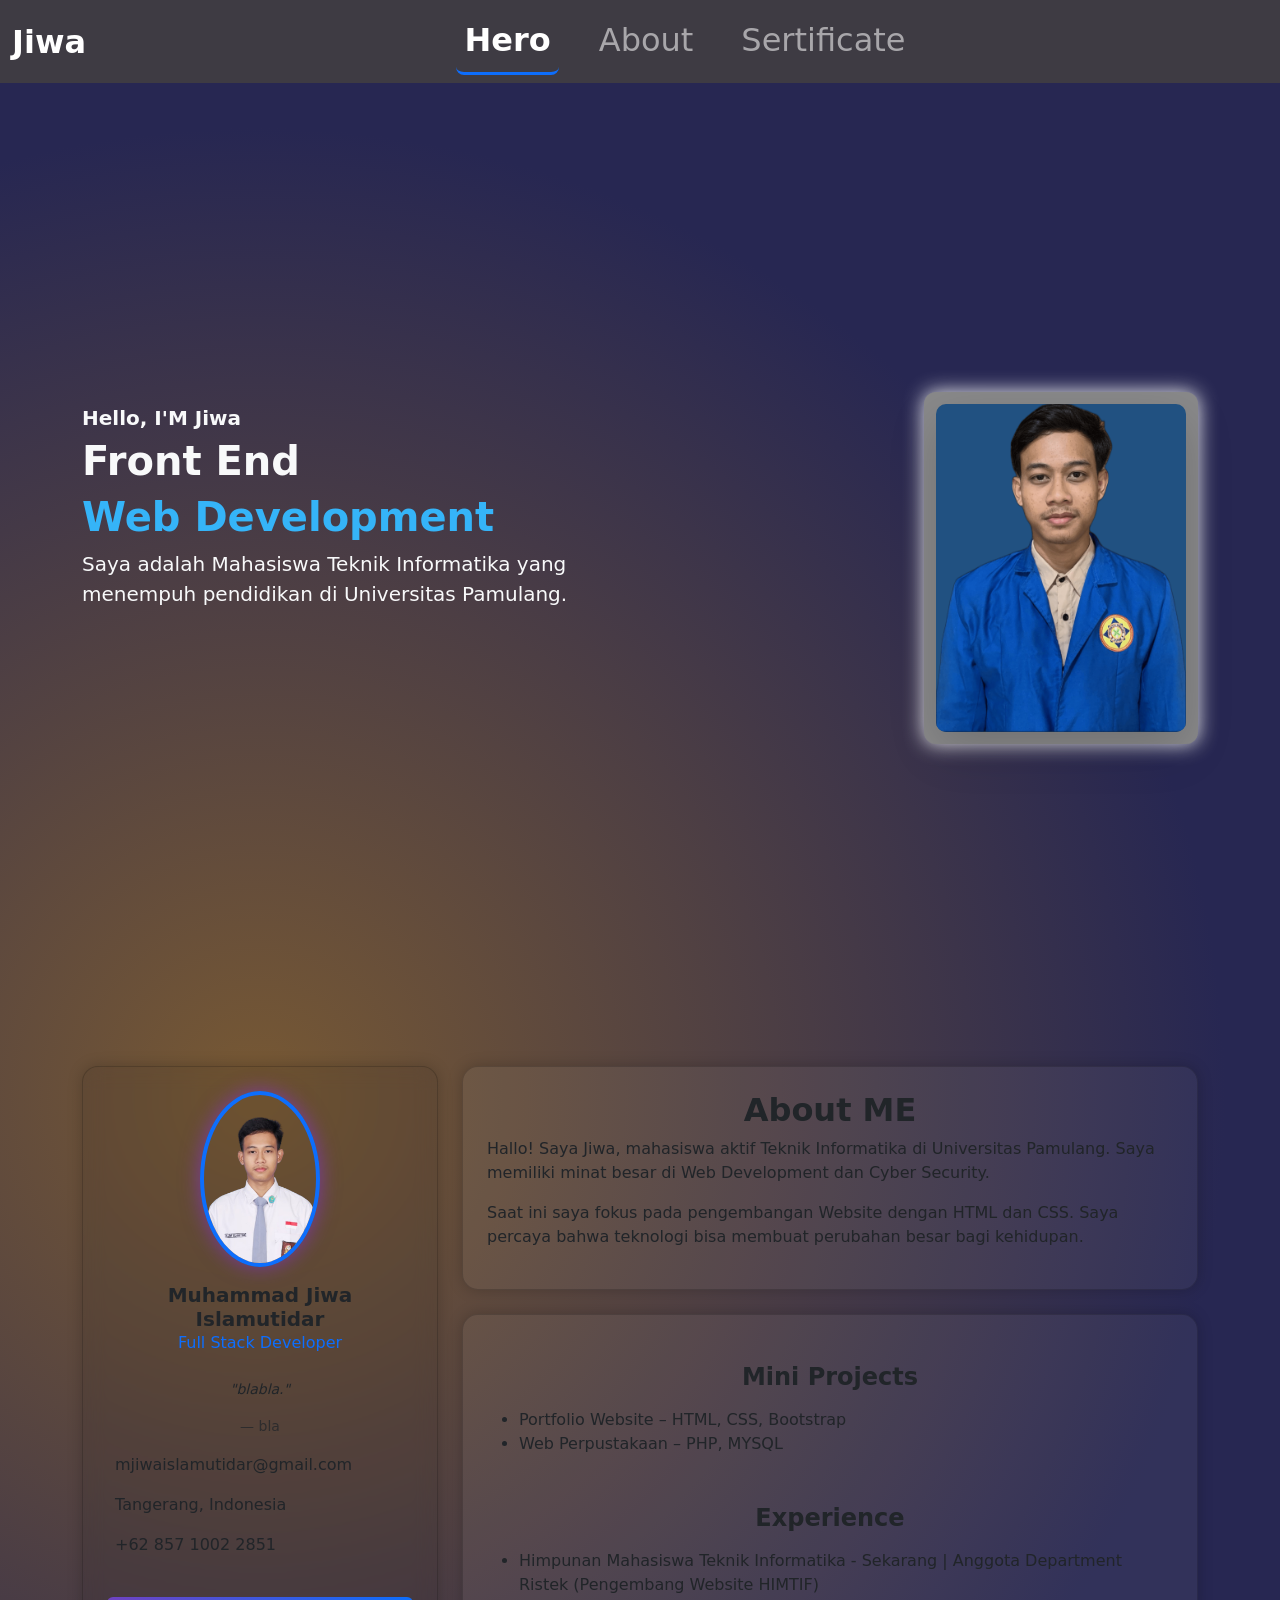
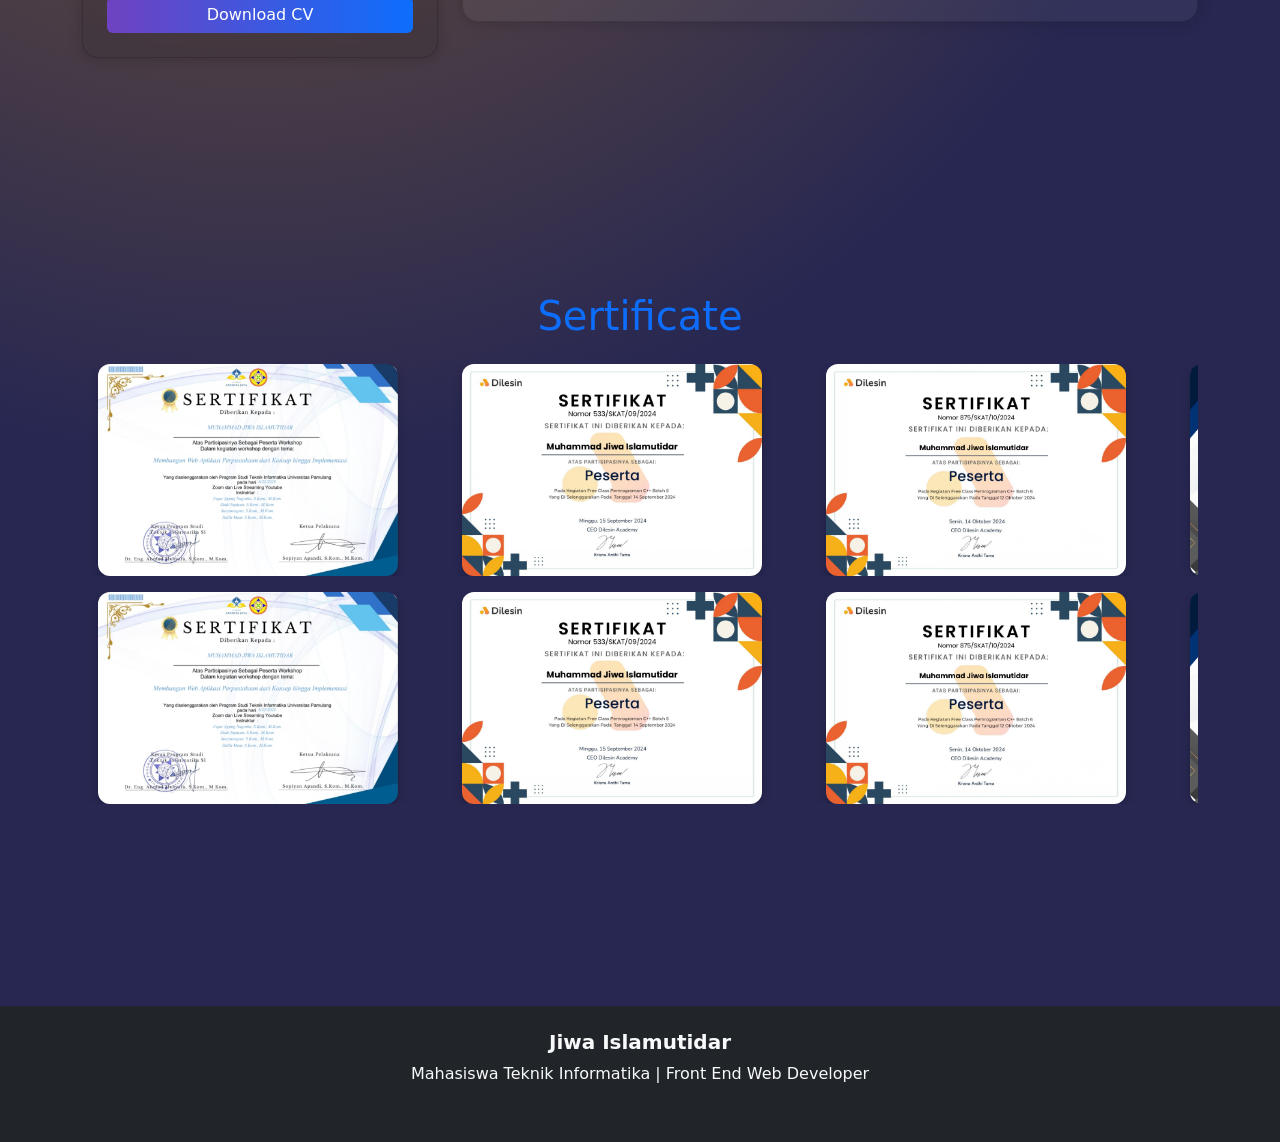
==== index.html @ 6a43e54b "first commit" ====
<!DOCTYPE html>
<html lang="en">
<head>
    <meta charset="UTF-8">
    <meta name="viewport" content="width=device-width, initial-scale=1.0">
    <title>JIWA - HOME PAGE</title>
    <link href="https://cdn.jsdelivr.net/npm/bootstrap@5.1.3/dist/css/bootstrap.min.css" rel="stylesheet" integrity="sha384-1BmE4kWBq78iYhFldvKuhfTAU6auU8tT94WrHftjDbrCEXSU1oBoqyl2QvZ6jIW3" crossorigin="anonymous">
    <link rel="stylesheet" href="style.css">

<style>
  .marquee-container {
    overflow: hidden;
    position: relative;
    width: 100%;
  }

  .marquee-content {
    display: flex;
    gap: 2rem;
    animation: scroll-left 5s linear infinite;
  }

  .sertif-item {
    width: 300px;
    height: auto;
    border-radius: 12px;
    box-shadow: 0 4px 10px rgba(0,0,0,0.2);
  }

  @keyframes scroll-left {
    0% {
      transform: translateX(0%);
    }
    100% {
      transform: translateX(-50%);
    }
  }
</style>


  <style>
    html {
      scroll-behavior: smooth;
    }
    .nav-link.active {
      border-bottom: 3px solid #0d6efd;
      color: #fff !important;
    }
  </style>

  </head>
  <body class="dark-theme" data-bs-spy="scroll" data-bs-target="#navbar-example" data-bs-offset="100" tabindex="0">

    <!-- nav start -->
    <nav id="navbar-example" class="navbar navbar-expand-lg navbar-dark fixed-top" style="background-color: #3e3b43;">
  <div class="container-fluid">
    <a class="navbar-brand fs-2" href="/"><strong>Jiwa</strong></a>
    <button class="navbar-toggler" type="button" data-bs-toggle="collapse" data-bs-target="#navbarSupportedContent" aria-controls="navbarSupportedContent" aria-expanded="false" aria-label="Toggle navigation">
      <span class="navbar-toggler-icon"></span>
    </button>
    <div class="collapse navbar-collapse justify-content-center" id="navbarSupportedContent">
      <ul class="navbar-nav mb-2 mb-lg-0">
        <li class="nav-item mx-3">
          <a class="nav-link fs-2" href="#hero">Hero</a>
        </li>
        <li class="nav-item mx-3">
          <a class="nav-link fs-2 active" aria-current="page" href="#about">About</a>
        </li>
        <li class="nav-item mx-3">
          <a class="nav-link fs-2" href="#sertificate">Sertificate</a>
        </li>
      </ul>
    </div>
  </div>
</nav>
<!-- end nav -->

<!-- landing page -->
<section id="hero" class="vh-100 py-5 mt-5 d-flex align-items-center text-light">
  <div class="container position-relative">
    <div class="row align-items-center text-center text-md-start">
      
      <!-- Kiri: Teks -->
      <div class="col-md-6 mb-5 text-mobile-up" style="margin-top: -60px ;">
        <p class="fs-5 fw-semibold mb-1">Hello, I'M Jiwa</p>
        <h1 class="fs-1 fw-bold">Front End</h1>
        <h1 class="fs-1 fw-bold" style="color: rgb(53, 180, 248);">Web Development</h1>
        <p class="lead fs-5">Saya adalah Mahasiswa Teknik Informatika yang menempuh pendidikan di Universitas Pamulang.</p>
      </div>

      <!-- Kanan: Gambar -->
      <div class="col-md-6 text-center text-md-end landing-img">
        <div style="background-color: #89898a; padding: 12px; display: inline-block; border-radius: 12px;
              box-shadow: 0 0 20px rgba(247, 247, 248, 0.997);">
          <img src="image/muka (1).png" alt="Foto" class="img-fluid shadow-lg"
               style="max-width: 250px; background-color: #215181; border-radius: 10px;">
        </div>
      </div>

    </div>
  </div>
</section>

<!-- landing page -->

<!-- About + Contact -->
<section id="about" class="py-5 text-light">
  <div class="container">
    <div class="row g-4 align-items-start">

<!-- KIRI: FOTO + KONTAK -->
<div class="col-md-4">
  <div class="card p-4 text-center d-flex flex-column align-items-center" style="
    background: rgba(27, 26, 26, 0.1);
    border-radius: 1rem;
    backdrop-filter: blur(10px);
    box-shadow: 0 0 15px rgba(0,0,0,0.2);
  ">

    <!-- FOTO PROFIL DIBUNGKUS FLEX -->
    <div class="d-flex justify-content-center w-100 mb-3">
      <img src="image/gambar1.png" alt="Foto Profil" class="rounded-circle" style="
        width: 120px;
        border: 4px solid #0d6efd;
        box-shadow: 0 0 20px rgba(138, 43, 226, 0.6);
      ">
    </div>

    <!-- NAMA DAN TITLE -->
    <h5 class="fw-bold mb-0">Muhammad Jiwa Islamutidar</h5>
    <p class="text-primary mb-2">Full Stack Developer</p>

    <!-- SOSIAL MEDIA -->
    <div class="d-flex justify-content-center gap-3 mb-3">
      <a href="#" class="text-light fs-5"><i class="bi bi-github"></i></a>
      <a href="#" class="text-light fs-5"><i class="bi bi-linkedin"></i></a>
      <a href="#" class="text-light fs-5"><i class="bi bi-instagram"></i></a>
    </div>

    <!-- KUTIPAN -->
    <p class="fst-italic small">"blabla."</p>
    <p class="text-muted small">— bla</p>

    <!-- KONTAK -->
    <div class="text-start w-100 mb-4">
      <p><i class="bi bi-envelope-fill text-primary me-2"></i> mjiwaislamutidar@gmail.com</p>
      <p><i class="bi bi-geo-alt-fill text-primary me-2"></i> Tangerang, Indonesia</p>
      <p><i class="bi bi-telephone-fill text-primary me-2"></i> +62 857 1002 2851</p>
    </div>

    <!-- TOMBOL DOWNLOAD CV -->
    <a href="ppp" class="btn btn-primary w-100" style="
      background: linear-gradient(90deg, #6f42c1, #0d6efd);
      border: none;
    ">Download CV</a>

  </div>
</div>


      <!-- KANAN: ABOUT + MINI PROJECT -->
      <div class="col-md-8 d-flex flex-column gap-4">

        <!-- About Me -->
        <div class="card p-4" style="
          background: rgba(255, 255, 255, 0.05);
          border-radius: 1rem;
          box-shadow: 0 0 15px rgba(0,0,0,0.2);
        ">
          <h2 class="fw-bold text-center"><strong>About ME</strong></h2>
          <p>Hallo! Saya Jiwa, mahasiswa aktif Teknik Informatika di Universitas Pamulang. Saya memiliki minat besar di Web Development dan Cyber Security.</p>
          <p>Saat ini saya fokus pada pengembangan Website dengan HTML dan CSS. Saya percaya bahwa teknologi bisa membuat perubahan besar bagi kehidupan.</p>
        </div>

        <!-- Mini Projects -->
        <div class="card p-4" style="
          background: rgba(255, 255, 255, 0.05);
          border-radius: 1rem;
          box-shadow: 0 0 15px rgba(0,0,0,0.2);
        ">
          <h4 class="fw-bold mb-3 text-center pt-4"><strong>Mini Projects</strong></h4>
          <ul class="mb-0">
            <li>Portfolio Website – HTML, CSS, Bootstrap</li>
            <li>Web Perpustakaan – PHP, MYSQL</li>
          </ul>

          <h4 class="fw-bold mb-3 text-center pt-5"><strong>Experience</strong></h4>
          <ul class="mb-0">
            <li>Himpunan Mahasiswa Teknik Informatika - Sekarang | Anggota Department Ristek (Pengembang Website HIMTIF)</li>
          </ul>
        </div>
      </div>

    </div>
  </div>
</section>


<!-- About end -->

<!-- bagian sertif -->
<section id="sertificate" class="py-4 text-light d-flex justify-content-center align-items-center" style="min-height: 100vh;">
  <div class="container">
    <h1 class="text-center mb-4" style="color: #0d6efd;">Sertificate</h1>
    
    <div class="marquee-container">
      <div class="marquee-content">
        <img src="image/Perpus.jpg" class="sertif-item" alt="Sertif 1">
        <img src="image/sertif c++.jpg" class="sertif-item" alt="Sertif 2">
        <img src="image/sertif2.jpg" class="sertif-item" alt="Sertif 3">
        <img src="image/Workshop Semt 1_page-0001.jpg" class="sertif-item" alt="Sertif 1">
        <img src="image/Seminar Semt 2_page-0001.jpg" class="sertif-item" alt="Sertif 2">
        <img src="image/eceset VEUB Muhammad Jiwa Islamutidar.png" class="sertif-item" alt="Sertif 3">
        <!-- duplikat biar scroll-nya lancar tanpa putus -->
      </div>
    </div>


     <div class="marquee-container">
      <div class="marquee-content reverse">
        <img src="image/Perpus.jpg" class="sertif-item" alt="Sertif 1">
        <img src="image/sertif c++.jpg" class="sertif-item" alt="Sertif 2">
        <img src="image/sertif2.jpg" class="sertif-item" alt="Sertif 3">
        <img src="image/Workshop Semt 1_page-0001.jpg" class="sertif-item" alt="Sertif 1">
        <img src="image/Seminar Semt 2_page-0001.jpg" class="sertif-item" alt="Sertif 2">
        <img src="image/eceset VEUB Muhammad Jiwa Islamutidar.png" class="sertif-item" alt="Sertif 3">
        <!-- duplikat biar scroll-nya lancar tanpa putus -->
      </div>
    </div>

  </div>
</section>
<!-- bagian sertif end -->

<!-- footer -->
<div style="top: 20%; left: 65%;"></div>
<footer class="bg-dark text-light py-4">
  <div class="container text-center">
    <h5 class="fw-bold">Jiwa Islamutidar</h5>
    <p class="mb-2">Mahasiswa Teknik Informatika | Front End Web Developer</p>
    <small class="text-muted">&copy; 2025 Jiwa. All rights reserved.</small>
  </div>
</footer>
<!-- footer -->

<script>
  const navLinks = document.querySelectorAll('.nav-link');

  navLinks.forEach(link => {
    link.addEventListener('click', function () {
      navLinks.forEach(nav => nav.classList.remove('active'));
      this.classList.add('active');
    });
  });
</script>

<script src="https://cdn.jsdelivr.net/npm/bootstrap@5.1.3/dist/js/bootstrap.bundle.min.js"></script>
<script>
  const scrollSpy = new bootstrap.ScrollSpy(document.body, {
    target: '#navbar-example',
    offset: 100
  });
</script>

</body>
</html>
<script src="https://cdn.jsdelivr.net/npm/bootstrap@5.1.3/dist/js/bootstrap.bundle.min.js" integrity="sha384-ka7Sk0Gln4gmtz2MlQnikT1wXgYsOg+OMhuP+IlRH9sENBO0LRn5q+8nbTov4+1p" crossorigin="anonymous"></script>
</body>
</html>
---- style.css ----
.navbar .nav-link {
  transition: background-color 0.3s, box-shadow 0.3s;
  border-radius: 8px;
}

.navbar .nav-link:hover {
  background-color: rgb(69, 176, 230);
  box-shadow: rgba(rgb(8, 164, 199), green, blue, alpha);
  background-color: rgba(97, 97, 97, 0.8);
  box-shadow: 0 0 15px 5px rgba(255, 255, 255, 0.8); /* glow lebih kuat saat diklik */
  outline: none;
}

#about h1 {
  font-size: 50px;
  font-weight: 400;
}

#about h1 {
  font-size: 40px;
  font-weight: 400;
}



.glass-box {
  transition: box-shadow 0.3s ease;
  background: rgba(255, 0, 150, 0.1);

}

.glass-box:hover {
  box-shadow: 0 0 30px rgba(255, 255, 255, 0.8), 0 0 60px rgba(255, 255, 255, 0.5), 0 0 100px rgba(255, 255, 255, 0.3);


}

body {
  background: linear-gradient(to right, #0f2027, #203a43, #2c5364);
  background-attachment: fixed;
  color: #fff;
}

body {
  background: radial-gradient(
    circle at 20% 40%,
    rgba(123, 91, 52, 0.967),
    rgb(39, 39, 82) 50%
  ),
  radial-gradient(
    circle at 80% 70%,
    rgba(0, 102, 255, 0.2),
    transparent 40%
  ),
  #0f172a; /* navy-dark base */
  color: white;
}

.about-box {
  max-width: 600px;
  background: linear-gradient(to bottom right, #3f3f46, #1f1f2e);
  border: 1px solid rgba(255, 255, 255, 0.1);
}

body {
  padding-top: 70px; /* kira-kira tinggi navbar kamu */
}

section {
  scroll-margin-top: 80px; /* Sesuaikan dengan tinggi navbar kamu */
}

section {
  scroll-margin-top: 80px;
  padding-top: 80px;
  padding-bottom: 80px;
}

@media (max-width: 768px) {
  #hero .text-mobile-up {
    margin-top: -100px;
  }
}

.nav-link.active {
  color: #2196f3 !important; /* Biru terang atau warna pilihanmu */
  font-weight: bold;
}

.marquee-container {
  overflow: hidden;
  position: relative;
  width: 100%;
  height: auto;
  margin-bottom: 1rem;
}

.marquee-content {
  display: flex;
  width: fit-content;
  animation: marquee-left 20s linear infinite;
}

.marquee-content.reverse {
  animation: marquee-right 20s linear infinite;
}

.sertif-item {
  width: 300px;
  height: auto;
  margin: 0 1rem;
  object-fit: cover;
  border-radius: 10px;
}

/* Animasi ke kiri (default) */
@keyframes marquee-left {
  0% {
    transform: translateX(0%);
  }
  100% {
    transform: translateX(-50%);
  }
}

/* Animasi ke kanan */
@keyframes marquee-right {
  0% {
    transform: translateX(-50%);
  }
  100% {
    transform: translateX(0%);
  }
}

.mini-project-box {
  width: 100%;
  background: rgba(255,255,255,0.05);
  padding: 1.5rem;
  border-radius: 1rem;
  box-shadow: 0 0 15px rgba(0,0,0,0.2);
  color: white;
}
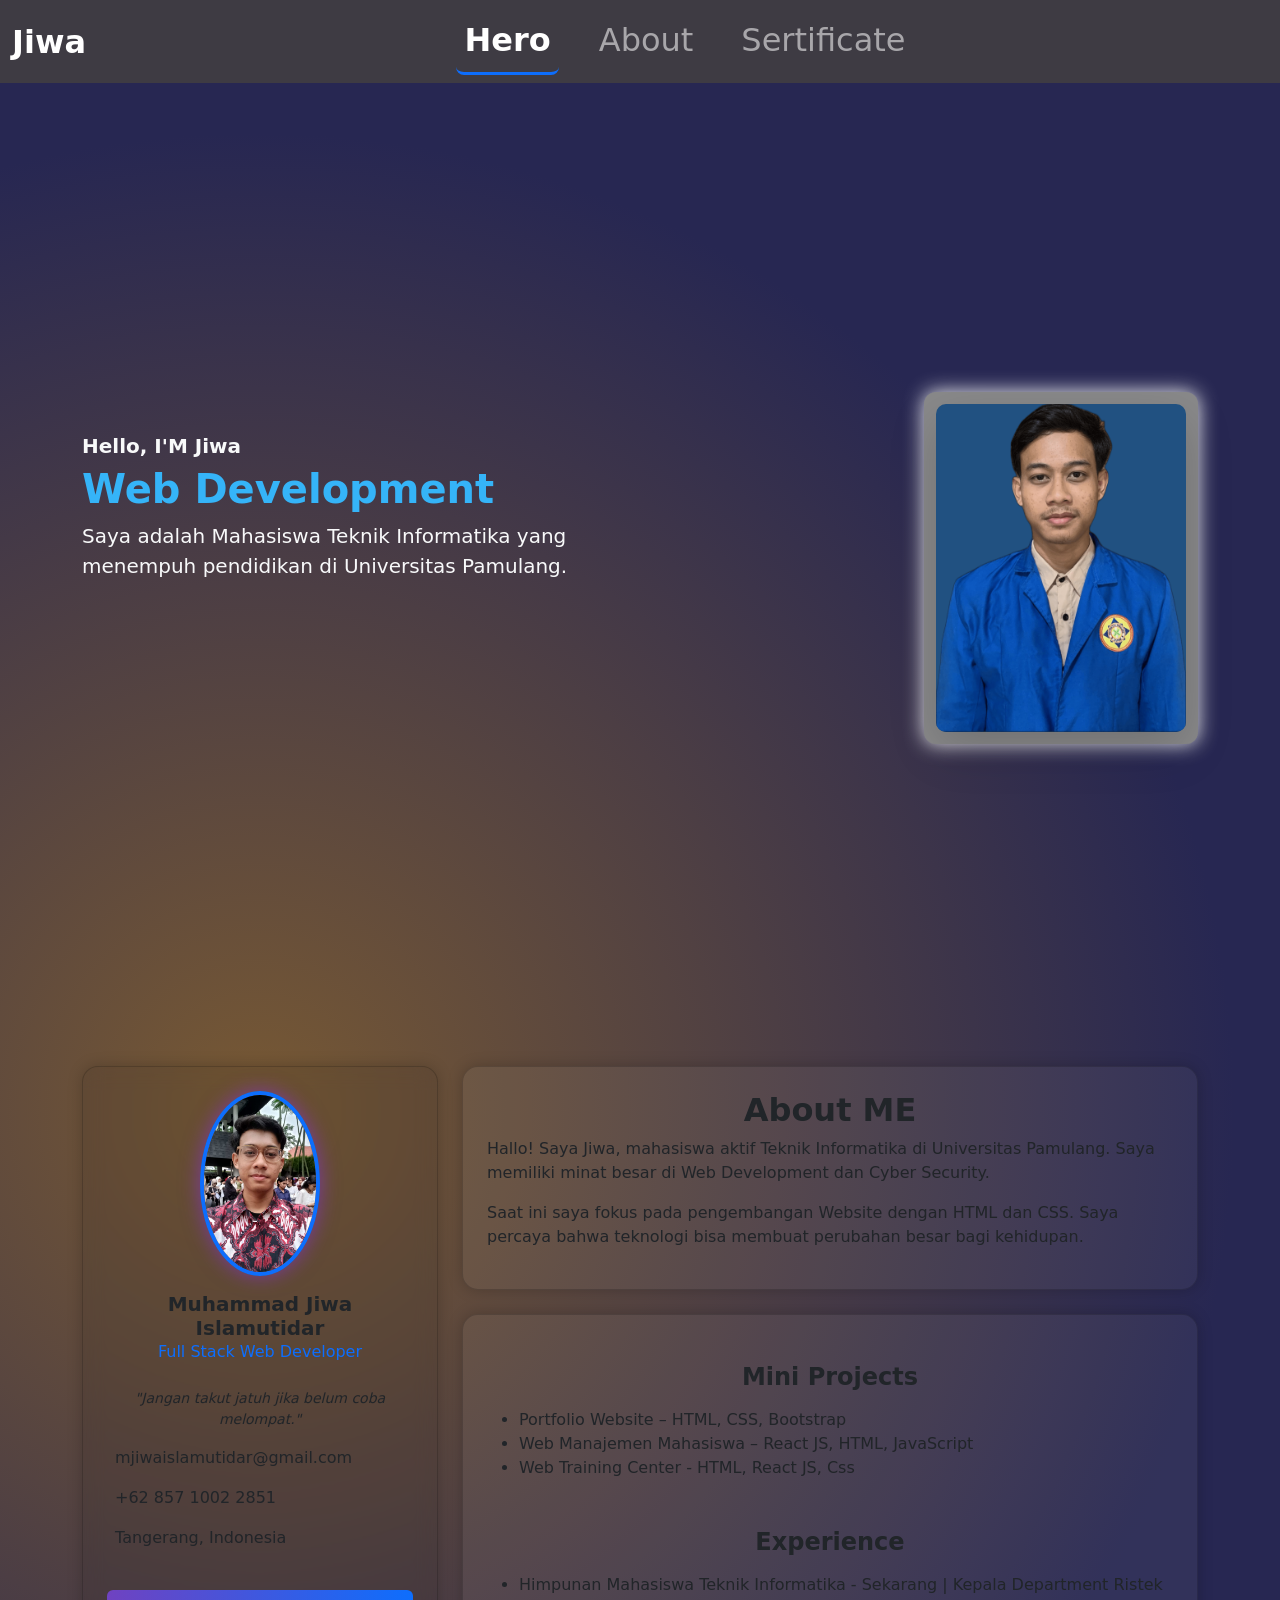
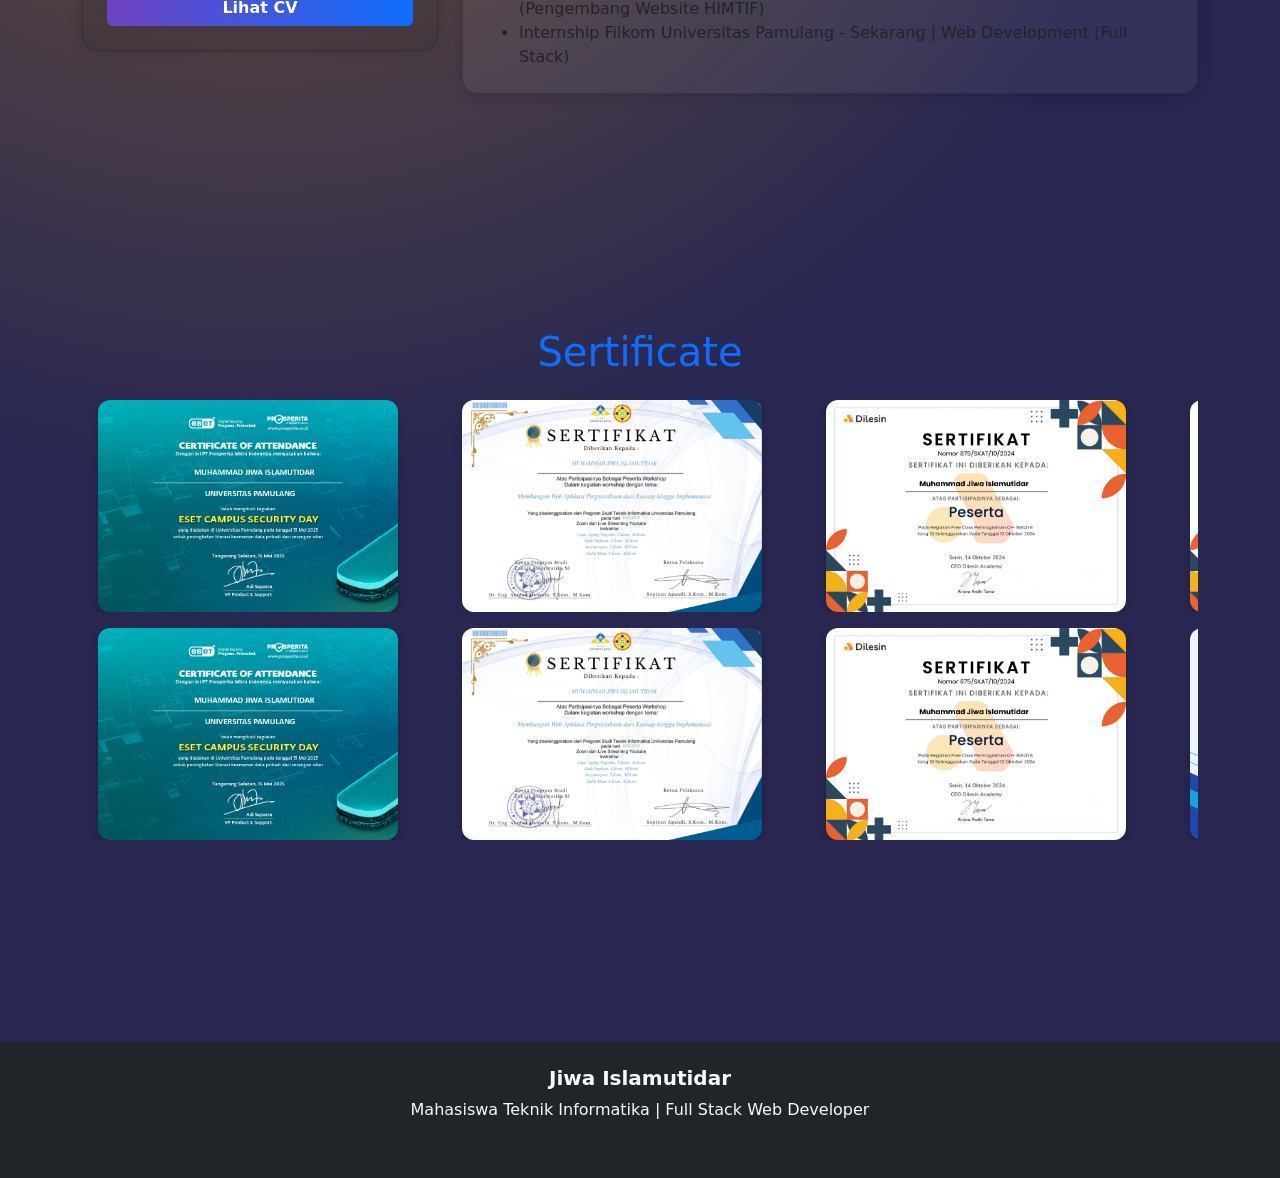
==== commit edac4cea: "ubahan dikit" ====
--- a/index.html
+++ b/index.html
@@ -3,9 +3,10 @@
 <head>
     <meta charset="UTF-8">
     <meta name="viewport" content="width=device-width, initial-scale=1.0">
-    <title>JIWA - HOME PAGE</title>
+    <title>Portfolio Jiwa | Mahasiswa Teknik Informatika</title>
     <link href="https://cdn.jsdelivr.net/npm/bootstrap@5.1.3/dist/css/bootstrap.min.css" rel="stylesheet" integrity="sha384-1BmE4kWBq78iYhFldvKuhfTAU6auU8tT94WrHftjDbrCEXSU1oBoqyl2QvZ6jIW3" crossorigin="anonymous">
     <link rel="stylesheet" href="style.css">
+    <meta> 
 
 <style>
   .marquee-container {
@@ -83,7 +84,6 @@
       <!-- Kiri: Teks -->
       <div class="col-md-6 mb-5 text-mobile-up" style="margin-top: -60px ;">
         <p class="fs-5 fw-semibold mb-1">Hello, I'M Jiwa</p>
-        <h1 class="fs-1 fw-bold">Front End</h1>
         <h1 class="fs-1 fw-bold" style="color: rgb(53, 180, 248);">Web Development</h1>
         <p class="lead fs-5">Saya adalah Mahasiswa Teknik Informatika yang menempuh pendidikan di Universitas Pamulang.</p>
       </div>
@@ -92,7 +92,7 @@
       <div class="col-md-6 text-center text-md-end landing-img">
         <div style="background-color: #89898a; padding: 12px; display: inline-block; border-radius: 12px;
               box-shadow: 0 0 20px rgba(247, 247, 248, 0.997);">
-          <img src="image/muka (1).png" alt="Foto" class="img-fluid shadow-lg"
+          <img src="images/mukapakealmet.png" alt="Foto" class="img-fluid shadow-lg"
                style="max-width: 250px; background-color: #215181; border-radius: 10px;">
         </div>
       </div>
@@ -119,7 +119,7 @@
 
     <!-- FOTO PROFIL DIBUNGKUS FLEX -->
     <div class="d-flex justify-content-center w-100 mb-3">
-      <img src="image/gambar1.png" alt="Foto Profil" class="rounded-circle" style="
+      <img src="images/pakebatik.jpg" alt="Foto Profil" class="rounded-circle" style="
         width: 120px;
         border: 4px solid #0d6efd;
         box-shadow: 0 0 20px rgba(138, 43, 226, 0.6);
@@ -128,7 +128,7 @@
 
     <!-- NAMA DAN TITLE -->
     <h5 class="fw-bold mb-0">Muhammad Jiwa Islamutidar</h5>
-    <p class="text-primary mb-2">Full Stack Developer</p>
+    <p class="text-primary mb-2">Full Stack Web Developer</p>
 
     <!-- SOSIAL MEDIA -->
     <div class="d-flex justify-content-center gap-3 mb-3">
@@ -138,25 +138,23 @@
     </div>
 
     <!-- KUTIPAN -->
-    <p class="fst-italic small">"blabla."</p>
-    <p class="text-muted small">— bla</p>
+    <p class="fst-italic small">"Jangan takut jatuh jika belum coba melompat."</p>
 
     <!-- KONTAK -->
     <div class="text-start w-100 mb-4">
       <p><i class="bi bi-envelope-fill text-primary me-2"></i> mjiwaislamutidar@gmail.com</p>
-      <p><i class="bi bi-geo-alt-fill text-primary me-2"></i> Tangerang, Indonesia</p>
-      <p><i class="bi bi-telephone-fill text-primary me-2"></i> +62 857 1002 2851</p>
-    </div>
-
-    <!-- TOMBOL DOWNLOAD CV -->
-    <a href="ppp" class="btn btn-primary w-100" style="
-      background: linear-gradient(90deg, #6f42c1, #0d6efd);
-      border: none;
-    ">Download CV</a>
-
+      <p><i class="bi bi-geo-alt-fill text-primary me-2"></i> +62 857 1002 2851</p>
+      <p><i class="bi bi-telephone-fill text-primary me-2"></i> Tangerang, Indonesia</p>
+    </div>
+
+    <!-- TOMBOL DOWNLOAD CV --> 
+    <a href="images/cvjiwabarulagii.jpg" target="_blank"
+    class="btn btn-primary w-100"
+    style="background: linear-gradient(90deg, #6f42c1, #0d6efd); border: none;">
+    <strong>Lihat CV</strong>
+    </a>
   </div>
 </div>
-
 
       <!-- KANAN: ABOUT + MINI PROJECT -->
       <div class="col-md-8 d-flex flex-column gap-4">
@@ -181,12 +179,14 @@
           <h4 class="fw-bold mb-3 text-center pt-4"><strong>Mini Projects</strong></h4>
           <ul class="mb-0">
             <li>Portfolio Website – HTML, CSS, Bootstrap</li>
-            <li>Web Perpustakaan – PHP, MYSQL</li>
+            <li>Web Manajemen Mahasiswa – React JS, HTML, JavaScript</li>
+            <li>Web Training Center - HTML, React JS, Css</li>
           </ul>
 
           <h4 class="fw-bold mb-3 text-center pt-5"><strong>Experience</strong></h4>
           <ul class="mb-0">
-            <li>Himpunan Mahasiswa Teknik Informatika - Sekarang | Anggota Department Ristek (Pengembang Website HIMTIF)</li>
+            <li>Himpunan Mahasiswa Teknik Informatika - Sekarang | Kepala Department Ristek (Pengembang Website HIMTIF)</li>
+            <li>Internship Filkom Universitas Pamulang - Sekarang | Web Development (Full Stack)</li>
           </ul>
         </div>
       </div>
@@ -205,12 +205,13 @@
     
     <div class="marquee-container">
       <div class="marquee-content">
-        <img src="image/Perpus.jpg" class="sertif-item" alt="Sertif 1">
-        <img src="image/sertif c++.jpg" class="sertif-item" alt="Sertif 2">
-        <img src="image/sertif2.jpg" class="sertif-item" alt="Sertif 3">
-        <img src="image/Workshop Semt 1_page-0001.jpg" class="sertif-item" alt="Sertif 1">
-        <img src="image/Seminar Semt 2_page-0001.jpg" class="sertif-item" alt="Sertif 2">
-        <img src="image/eceset VEUB Muhammad Jiwa Islamutidar.png" class="sertif-item" alt="Sertif 3">
+        <img src="images/eceset.png" class="sertif-item" alt="Sertif 1">
+        <img src="images/perpus.jpg" class="sertif-item" alt="Sertif 2">
+        <img src="images/sertif2.jpg" class="sertif-item" alt="Sertif 3">
+        <img src="images/sertifcplusplus.jpg" class="sertif-item" alt="Sertif 4">
+        <img src="images/ssemt2.jpg" class="sertif-item" alt="Sertif 5">
+        <img src="images/workshopsemt1.jpg" class="sertif-item" alt="Sertif 6">
+        <img src="images/sertifhackton.jpg" class="sertif-item" alt="Sertif 7">
         <!-- duplikat biar scroll-nya lancar tanpa putus -->
       </div>
     </div>
@@ -218,12 +219,14 @@
 
      <div class="marquee-container">
       <div class="marquee-content reverse">
-        <img src="image/Perpus.jpg" class="sertif-item" alt="Sertif 1">
-        <img src="image/sertif c++.jpg" class="sertif-item" alt="Sertif 2">
-        <img src="image/sertif2.jpg" class="sertif-item" alt="Sertif 3">
-        <img src="image/Workshop Semt 1_page-0001.jpg" class="sertif-item" alt="Sertif 1">
-        <img src="image/Seminar Semt 2_page-0001.jpg" class="sertif-item" alt="Sertif 2">
-        <img src="image/eceset VEUB Muhammad Jiwa Islamutidar.png" class="sertif-item" alt="Sertif 3">
+        <img src="images/eceset.png" class="sertif-item" alt="Sertif 1">
+        <img src="images/perpus.jpg" class="sertif-item" alt="Sertif 2">
+        <img src="images/sertif2.jpg" class="sertif-item" alt="Sertif 3">
+        <img src="images/sertifhackton.jpg" class="sertif-item" alt="Sertif 4">
+        <img src="images/sertifcplusplus.jpg" class="sertif-item" alt="Sertif 1">
+        <img src="images/ssemt2.jpg" class="sertif-item" alt="Sertif 2">
+        <img src="images/workshopsemt1.jpg" class="sertif-item" alt="Sertif 3">
+        <img src="images/sertifhackton.jpg" class="sertif-item" alt="Sertif 4">
         <!-- duplikat biar scroll-nya lancar tanpa putus -->
       </div>
     </div>
@@ -237,7 +240,7 @@
 <footer class="bg-dark text-light py-4">
   <div class="container text-center">
     <h5 class="fw-bold">Jiwa Islamutidar</h5>
-    <p class="mb-2">Mahasiswa Teknik Informatika | Front End Web Developer</p>
+    <p class="mb-2">Mahasiswa Teknik Informatika | Full Stack Web Developer</p>
     <small class="text-muted">&copy; 2025 Jiwa. All rights reserved.</small>
   </div>
 </footer>
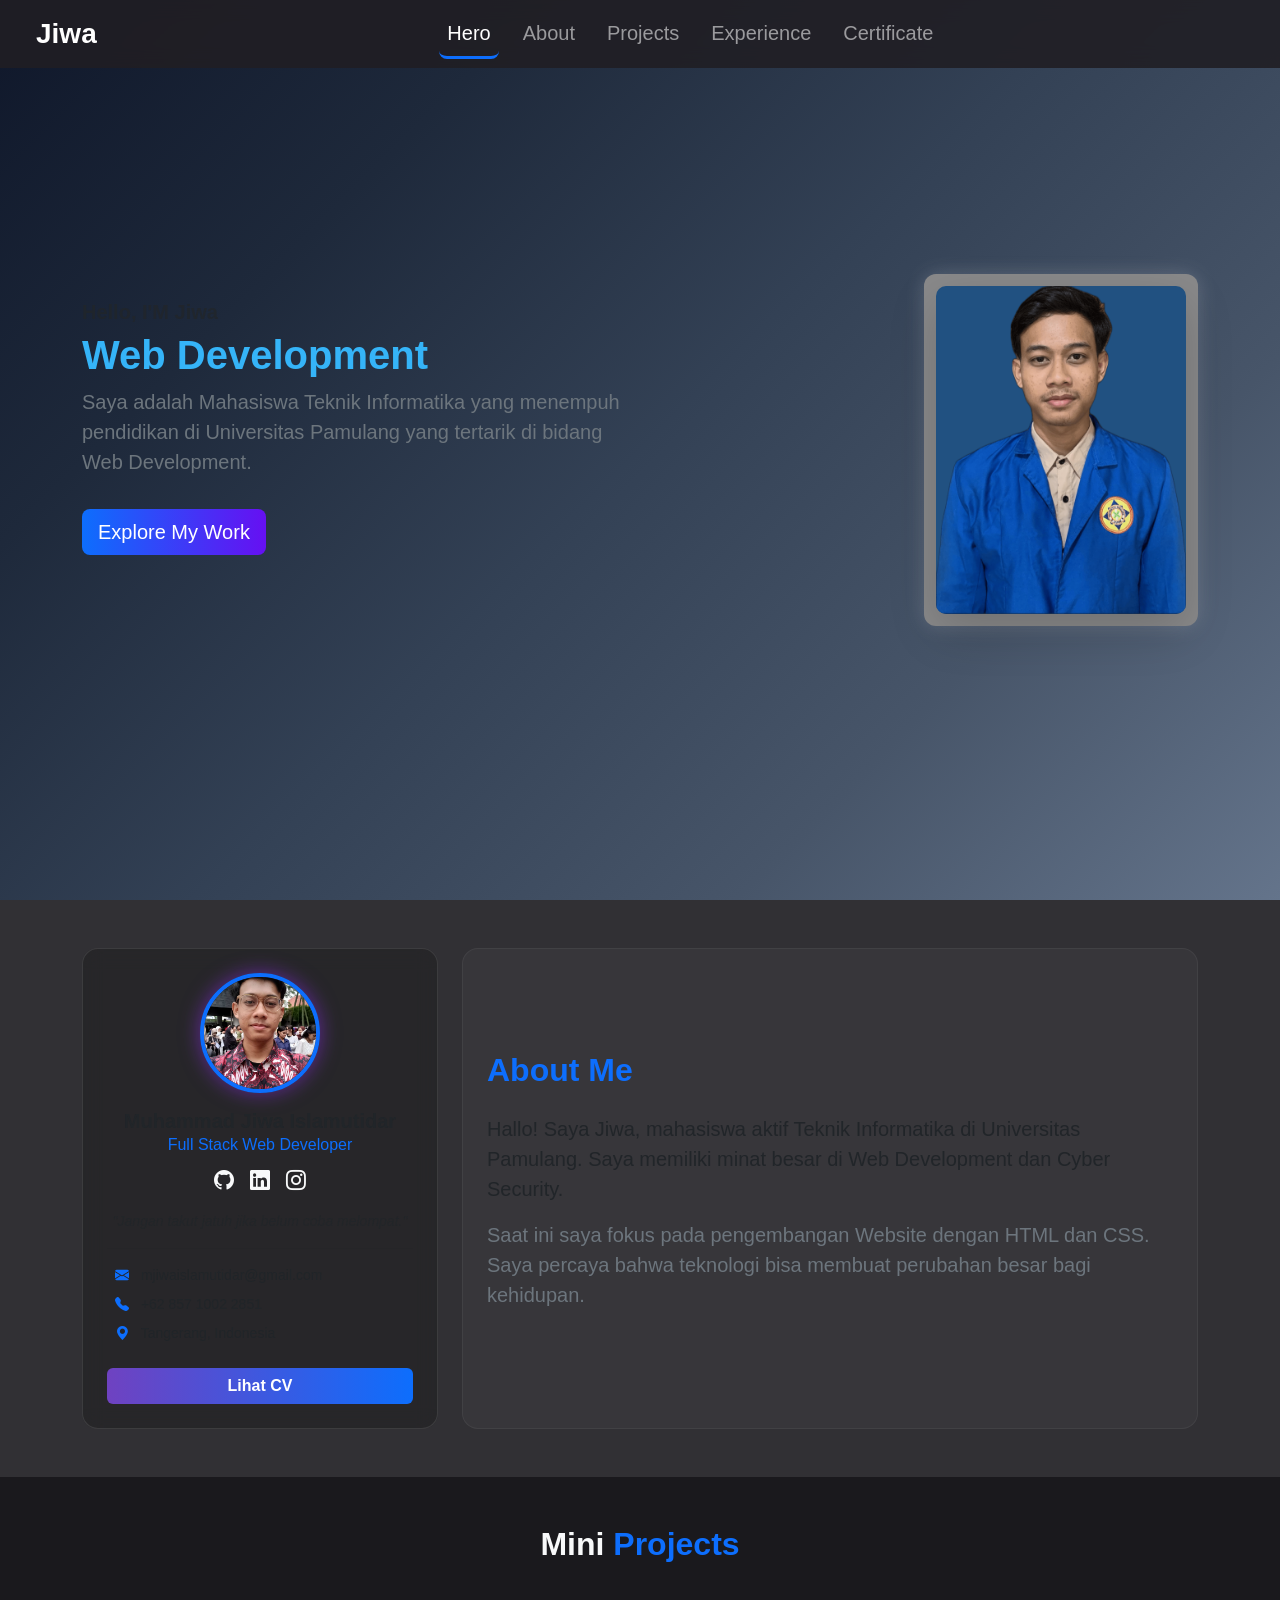
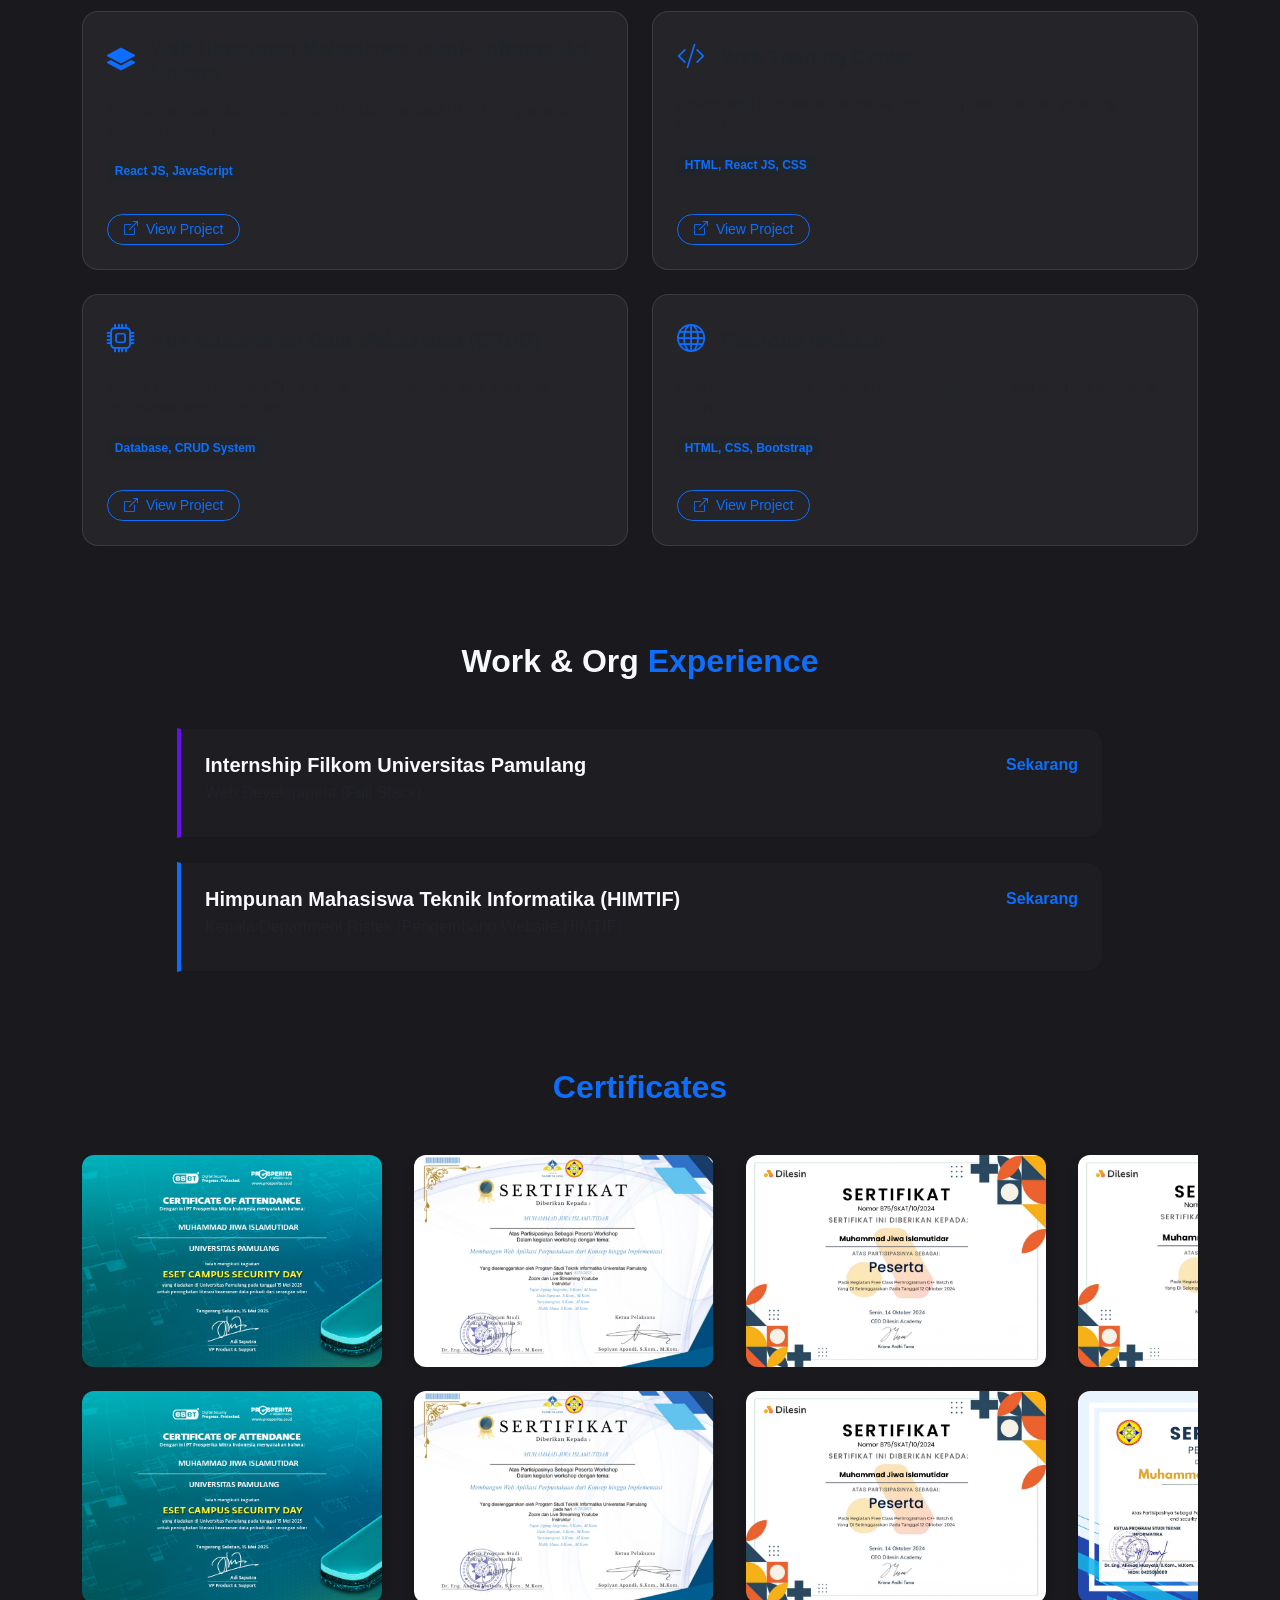
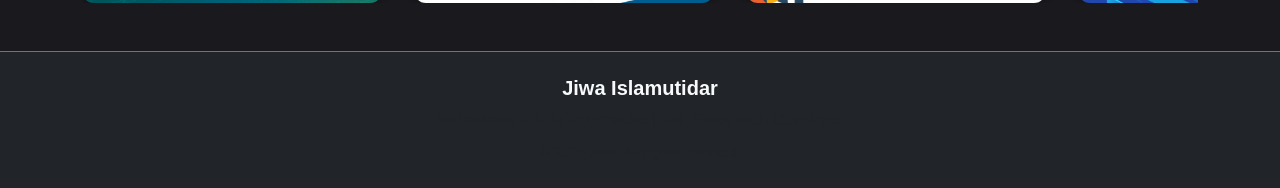
==== commit 9188035e: "update tampilan" ====
--- a/index.html
+++ b/index.html
@@ -5,268 +5,327 @@
     <meta name="viewport" content="width=device-width, initial-scale=1.0">
     <title>Portfolio Jiwa | Mahasiswa Teknik Informatika</title>
     <link href="https://cdn.jsdelivr.net/npm/bootstrap@5.1.3/dist/css/bootstrap.min.css" rel="stylesheet" integrity="sha384-1BmE4kWBq78iYhFldvKuhfTAU6auU8tT94WrHftjDbrCEXSU1oBoqyl2QvZ6jIW3" crossorigin="anonymous">
+    <link rel="stylesheet" href="https://cdnjs.cloudflare.com/ajax/libs/font-awesome/6.0.0/css/all.min.css">
+    <link rel="stylesheet" href="https://cdn.jsdelivr.net/npm/bootstrap-icons@1.8.1/font/bootstrap-icons.css">
     <link rel="stylesheet" href="style.css">
-    <meta> 
-
-<style>
-  .marquee-container {
-    overflow: hidden;
-    position: relative;
-    width: 100%;
-  }
-
-  .marquee-content {
-    display: flex;
-    gap: 2rem;
-    animation: scroll-left 5s linear infinite;
-  }
-
-  .sertif-item {
-    width: 300px;
-    height: auto;
-    border-radius: 12px;
-    box-shadow: 0 4px 10px rgba(0,0,0,0.2);
-  }
-
-  @keyframes scroll-left {
-    0% {
-      transform: translateX(0%);
-    }
-    100% {
-      transform: translateX(-50%);
-    }
-  }
-</style>
-
-
-  <style>
-    html {
-      scroll-behavior: smooth;
-    }
-    .nav-link.active {
-      border-bottom: 3px solid #0d6efd;
-      color: #fff !important;
-    }
-  </style>
-
-  </head>
-  <body class="dark-theme" data-bs-spy="scroll" data-bs-target="#navbar-example" data-bs-offset="100" tabindex="0">
-
-    <!-- nav start -->
-    <nav id="navbar-example" class="navbar navbar-expand-lg navbar-dark fixed-top" style="background-color: #3e3b43;">
-  <div class="container-fluid">
-    <a class="navbar-brand fs-2" href="/"><strong>Jiwa</strong></a>
-    <button class="navbar-toggler" type="button" data-bs-toggle="collapse" data-bs-target="#navbarSupportedContent" aria-controls="navbarSupportedContent" aria-expanded="false" aria-label="Toggle navigation">
-      <span class="navbar-toggler-icon"></span>
-    </button>
-    <div class="collapse navbar-collapse justify-content-center" id="navbarSupportedContent">
-      <ul class="navbar-nav mb-2 mb-lg-0">
-        <li class="nav-item mx-3">
-          <a class="nav-link fs-2" href="#hero">Hero</a>
-        </li>
-        <li class="nav-item mx-3">
-          <a class="nav-link fs-2 active" aria-current="page" href="#about">About</a>
-        </li>
-        <li class="nav-item mx-3">
-          <a class="nav-link fs-2" href="#sertificate">Sertificate</a>
-        </li>
-      </ul>
-    </div>
-  </div>
-</nav>
-<!-- end nav -->
-
-<!-- landing page -->
-<section id="hero" class="vh-100 py-5 mt-5 d-flex align-items-center text-light">
-  <div class="container position-relative">
-    <div class="row align-items-center text-center text-md-start">
-      
-      <!-- Kiri: Teks -->
-      <div class="col-md-6 mb-5 text-mobile-up" style="margin-top: -60px ;">
-        <p class="fs-5 fw-semibold mb-1">Hello, I'M Jiwa</p>
-        <h1 class="fs-1 fw-bold" style="color: rgb(53, 180, 248);">Web Development</h1>
-        <p class="lead fs-5">Saya adalah Mahasiswa Teknik Informatika yang menempuh pendidikan di Universitas Pamulang.</p>
-      </div>
-
-      <!-- Kanan: Gambar -->
-      <div class="col-md-6 text-center text-md-end landing-img">
-        <div style="background-color: #89898a; padding: 12px; display: inline-block; border-radius: 12px;
-              box-shadow: 0 0 20px rgba(247, 247, 248, 0.997);">
-          <img src="images/mukapakealmet.png" alt="Foto" class="img-fluid shadow-lg"
-               style="max-width: 250px; background-color: #215181; border-radius: 10px;">
-        </div>
-      </div>
-
-    </div>
-  </div>
-</section>
-
-<!-- landing page -->
-
-<!-- About + Contact -->
-<section id="about" class="py-5 text-light">
-  <div class="container">
-    <div class="row g-4 align-items-start">
-
-<!-- KIRI: FOTO + KONTAK -->
-<div class="col-md-4">
-  <div class="card p-4 text-center d-flex flex-column align-items-center" style="
-    background: rgba(27, 26, 26, 0.1);
-    border-radius: 1rem;
-    backdrop-filter: blur(10px);
-    box-shadow: 0 0 15px rgba(0,0,0,0.2);
-  ">
-
-    <!-- FOTO PROFIL DIBUNGKUS FLEX -->
-    <div class="d-flex justify-content-center w-100 mb-3">
-      <img src="images/pakebatik.jpg" alt="Foto Profil" class="rounded-circle" style="
-        width: 120px;
-        border: 4px solid #0d6efd;
-        box-shadow: 0 0 20px rgba(138, 43, 226, 0.6);
-      ">
-    </div>
-
-    <!-- NAMA DAN TITLE -->
-    <h5 class="fw-bold mb-0">Muhammad Jiwa Islamutidar</h5>
-    <p class="text-primary mb-2">Full Stack Web Developer</p>
-
-    <!-- SOSIAL MEDIA -->
-    <div class="d-flex justify-content-center gap-3 mb-3">
-      <a href="#" class="text-light fs-5"><i class="bi bi-github"></i></a>
-      <a href="#" class="text-light fs-5"><i class="bi bi-linkedin"></i></a>
-      <a href="#" class="text-light fs-5"><i class="bi bi-instagram"></i></a>
-    </div>
-
-    <!-- KUTIPAN -->
-    <p class="fst-italic small">"Jangan takut jatuh jika belum coba melompat."</p>
-
-    <!-- KONTAK -->
-    <div class="text-start w-100 mb-4">
-      <p><i class="bi bi-envelope-fill text-primary me-2"></i> mjiwaislamutidar@gmail.com</p>
-      <p><i class="bi bi-geo-alt-fill text-primary me-2"></i> +62 857 1002 2851</p>
-      <p><i class="bi bi-telephone-fill text-primary me-2"></i> Tangerang, Indonesia</p>
-    </div>
-
-    <!-- TOMBOL DOWNLOAD CV --> 
-    <a href="images/cvjiwabarulagii.jpg" target="_blank"
-    class="btn btn-primary w-100"
-    style="background: linear-gradient(90deg, #6f42c1, #0d6efd); border: none;">
-    <strong>Lihat CV</strong>
-    </a>
-  </div>
-</div>
-
-      <!-- KANAN: ABOUT + MINI PROJECT -->
-      <div class="col-md-8 d-flex flex-column gap-4">
-
-        <!-- About Me -->
-        <div class="card p-4" style="
-          background: rgba(255, 255, 255, 0.05);
-          border-radius: 1rem;
-          box-shadow: 0 0 15px rgba(0,0,0,0.2);
-        ">
-          <h2 class="fw-bold text-center"><strong>About ME</strong></h2>
-          <p>Hallo! Saya Jiwa, mahasiswa aktif Teknik Informatika di Universitas Pamulang. Saya memiliki minat besar di Web Development dan Cyber Security.</p>
-          <p>Saat ini saya fokus pada pengembangan Website dengan HTML dan CSS. Saya percaya bahwa teknologi bisa membuat perubahan besar bagi kehidupan.</p>
-        </div>
-
-        <!-- Mini Projects -->
-        <div class="card p-4" style="
-          background: rgba(255, 255, 255, 0.05);
-          border-radius: 1rem;
-          box-shadow: 0 0 15px rgba(0,0,0,0.2);
-        ">
-          <h4 class="fw-bold mb-3 text-center pt-4"><strong>Mini Projects</strong></h4>
-          <ul class="mb-0">
-            <li>Portfolio Website – HTML, CSS, Bootstrap</li>
-            <li>Web Manajemen Mahasiswa – React JS, HTML, JavaScript</li>
-            <li>Web Training Center - HTML, React JS, Css</li>
-          </ul>
-
-          <h4 class="fw-bold mb-3 text-center pt-5"><strong>Experience</strong></h4>
-          <ul class="mb-0">
-            <li>Himpunan Mahasiswa Teknik Informatika - Sekarang | Kepala Department Ristek (Pengembang Website HIMTIF)</li>
-            <li>Internship Filkom Universitas Pamulang - Sekarang | Web Development (Full Stack)</li>
-          </ul>
-        </div>
-      </div>
-
-    </div>
-  </div>
-</section>
-
-
-<!-- About end -->
-
-<!-- bagian sertif -->
-<section id="sertificate" class="py-4 text-light d-flex justify-content-center align-items-center" style="min-height: 100vh;">
-  <div class="container">
-    <h1 class="text-center mb-4" style="color: #0d6efd;">Sertificate</h1>
     
-    <div class="marquee-container">
-      <div class="marquee-content">
-        <img src="images/eceset.png" class="sertif-item" alt="Sertif 1">
-        <img src="images/perpus.jpg" class="sertif-item" alt="Sertif 2">
-        <img src="images/sertif2.jpg" class="sertif-item" alt="Sertif 3">
-        <img src="images/sertifcplusplus.jpg" class="sertif-item" alt="Sertif 4">
-        <img src="images/ssemt2.jpg" class="sertif-item" alt="Sertif 5">
-        <img src="images/workshopsemt1.jpg" class="sertif-item" alt="Sertif 6">
-        <img src="images/sertifhackton.jpg" class="sertif-item" alt="Sertif 7">
-        <!-- duplikat biar scroll-nya lancar tanpa putus -->
-      </div>
-    </div>
-
-
-     <div class="marquee-container">
-      <div class="marquee-content reverse">
-        <img src="images/eceset.png" class="sertif-item" alt="Sertif 1">
-        <img src="images/perpus.jpg" class="sertif-item" alt="Sertif 2">
-        <img src="images/sertif2.jpg" class="sertif-item" alt="Sertif 3">
-        <img src="images/sertifhackton.jpg" class="sertif-item" alt="Sertif 4">
-        <img src="images/sertifcplusplus.jpg" class="sertif-item" alt="Sertif 1">
-        <img src="images/ssemt2.jpg" class="sertif-item" alt="Sertif 2">
-        <img src="images/workshopsemt1.jpg" class="sertif-item" alt="Sertif 3">
-        <img src="images/sertifhackton.jpg" class="sertif-item" alt="Sertif 4">
-        <!-- duplikat biar scroll-nya lancar tanpa putus -->
-      </div>
-    </div>
-
-  </div>
-</section>
-<!-- bagian sertif end -->
-
-<!-- footer -->
-<div style="top: 20%; left: 65%;"></div>
-<footer class="bg-dark text-light py-4">
-  <div class="container text-center">
-    <h5 class="fw-bold">Jiwa Islamutidar</h5>
-    <p class="mb-2">Mahasiswa Teknik Informatika | Full Stack Web Developer</p>
-    <small class="text-muted">&copy; 2025 Jiwa. All rights reserved.</small>
-  </div>
-</footer>
-<!-- footer -->
-
-<script>
-  const navLinks = document.querySelectorAll('.nav-link');
-
-  navLinks.forEach(link => {
-    link.addEventListener('click', function () {
-      navLinks.forEach(nav => nav.classList.remove('active'));
-      this.classList.add('active');
-    });
-  });
-</script>
-
-<script src="https://cdn.jsdelivr.net/npm/bootstrap@5.1.3/dist/js/bootstrap.bundle.min.js"></script>
-<script>
-  const scrollSpy = new bootstrap.ScrollSpy(document.body, {
-    target: '#navbar-example',
-    offset: 100
-  });
-</script>
-
-</body>
-</html>
-<script src="https://cdn.jsdelivr.net/npm/bootstrap@5.1.3/dist/js/bootstrap.bundle.min.js" integrity="sha384-ka7Sk0Gln4gmtz2MlQnikT1wXgYsOg+OMhuP+IlRH9sENBO0LRn5q+8nbTov4+1p" crossorigin="anonymous"></script>
+    <style>
+        html {
+            scroll-behavior: smooth;
+        }
+        body {
+            background-color: #1a191d; /* Fallback warna gelap */
+        }
+        .nav-link.active {
+            border-bottom: 3px solid #0d6efd;
+            color: #fff !important;
+        }
+        .hero-text {
+            animation: fadeInUp 1s ease-out;
+        }
+        .hero-img {
+            animation: fadeInRight 1.5s ease-out;
+        }
+        @keyframes fadeInUp {
+            from { opacity: 0; transform: translateY(30px); }
+            to { opacity: 1; transform: translateY(0); }
+        }
+        @keyframes fadeInRight {
+            from { opacity: 0; transform: translateX(30px); }
+            to { opacity: 1; transform: translateX(0); }
+        }
+        .marquee-container {
+            overflow: hidden;
+            position: relative;
+            width: 100%;
+        }
+        .marquee-content {
+            display: flex;
+            gap: 2rem;
+            animation: scroll-left 12s linear infinite;
+        }
+        .marquee-content.reverse {
+            animation: scroll-right 12s linear infinite;
+        }
+        .sertif-item {
+            width: 300px;
+            height: auto;
+            border-radius: 12px;
+            box-shadow: 0 4px 10px rgba(0,0,0,0.2);
+            transition: transform 0.3s ease;
+        }
+        .sertif-item:hover {
+            transform: scale(1.05);
+        }
+        @keyframes scroll-left {
+            0% { transform: translateX(0%); }
+            100% { transform: translateX(-50%); }
+        }
+        @keyframes scroll-right {
+            0% { transform: translateX(-50%); }
+            100% { transform: translateX(0%); }
+        }
+        .card-hover {
+            transition: transform 0.3s ease, box-shadow 0.3s ease;
+            background: rgba(255, 255, 255, 0.05);
+            border: 1px solid rgba(255, 255, 255, 0.1);
+            border-radius: 1rem;
+        }
+        .card-hover:hover {
+            transform: translateY(-5px);
+            box-shadow: 0 10px 30px rgba(13, 110, 253, 0.2);
+            border-color: #0d6efd;
+        }
+    </style>
+</head>
+<body class="dark-theme text-light" data-bs-spy="scroll" data-bs-target="#navbar-example" data-bs-offset="100" tabindex="0">
+
+    <nav id="navbar-example" class="navbar navbar-expand-lg navbar-dark fixed-top" style="background-color: #211f24; backdrop-filter: blur(10px); background-color: rgba(33, 31, 36, 0.9);">
+        <div class="container-fluid">
+            <a class="navbar-brand fs-3 ms-md-4" href="/"><strong>Jiwa</strong></a>
+            <button class="navbar-toggler" type="button" data-bs-toggle="collapse" data-bs-target="#navbarSupportedContent" aria-controls="navbarSupportedContent" aria-expanded="false" aria-label="Toggle navigation">
+                <span class="navbar-toggler-icon"></span>
+            </button>
+            <div class="collapse navbar-collapse justify-content-center" id="navbarSupportedContent">
+                <ul class="navbar-nav mb-2 mb-lg-0">
+                    <li class="nav-item mx-2"><a class="nav-link fs-5" href="#hero">Hero</a></li>
+                    <li class="nav-item mx-2"><a class="nav-link fs-5" href="#about">About</a></li>
+                    <li class="nav-item mx-2"><a class="nav-link fs-5" href="#projects">Projects</a></li>
+                    <li class="nav-item mx-2"><a class="nav-link fs-5" href="#experience">Experience</a></li>
+                    <li class="nav-item mx-2"><a class="nav-link fs-5" href="#sertificate">Certificate</a></li>
+                </ul>
+            </div>
+        </div>
+    </nav>
+
+    <section id="hero" class="vh-100 py-5 d-flex align-items-center">
+        <div class="container">
+            <div class="row align-items-center text-center text-md-start">
+                <div class="col-md-6 mb-5 hero-text">
+                    <p class="fs-5 fw-semibold mb-1 text-muted">Hello, I'M Jiwa</p>
+                    <h1 class="fs-1 fw-bold display-4" style="color: rgb(53, 180, 248);">Web Development</h1>
+                    <p class="lead fs-5 text-secondary">Saya adalah Mahasiswa Teknik Informatika yang menempuh pendidikan di Universitas Pamulang yang tertarik di bidang Web Development.</p>
+                    <a href="#projects" class="btn btn-primary btn-lg mt-3" style="background: linear-gradient(90deg, #0d6efd, #6610f2); border: none;">Explore My Work</a>
+                </div>
+                <div class="col-md-6 text-center text-md-end hero-img">
+                    <div style="background-color: #89898a; padding: 12px; display: inline-block; border-radius: 12px; box-shadow: 0 0 20px rgba(247, 247, 248, 0.2);">
+                        <img src="images/mukapakealmet.png" alt="Foto" class="img-fluid shadow-lg" style="max-width: 250px; background-color: #215181; border-radius: 10px;">
+                    </div>
+                </div>
+            </div>
+        </div>
+    </section>
+
+    <section id="about" class="py-5 bg-opacity-10 bg-light">
+        <div class="container">
+            <div class="row g-4 align-items-stretch">
+                <div class="col-md-4">
+                    <div class="card p-4 text-center h-100 d-flex flex-column align-items-center justify-content-between" style="background: rgba(27, 26, 26, 0.4); border-radius: 1rem; backdrop-filter: blur(10px); border: 1px solid rgba(255,255,255,0.1);">
+                        <div class="w-100">
+                            <div class="d-flex justify-content-center w-100 mb-3">
+                                <img src="images/pakebatik.jpg" alt="Foto Profil" class="rounded-circle" style="width: 120px; height: 120px; object-fit: cover; border: 4px solid #0d6efd; box-shadow: 0 0 20px rgba(138, 43, 226, 0.6);">
+                            </div>
+                            <h5 class="fw-bold mb-0">Muhammad Jiwa Islamutidar</h5>
+                            <p class="text-primary mb-2">Full Stack Web Developer</p>
+                            
+                            <div class="d-flex justify-content-center gap-3 mb-3">
+                                <a href="#" class="text-light fs-5"><i class="bi bi-github"></i></a>
+                                <a href="#" class="text-light fs-5"><i class="bi bi-linkedin"></i></a>
+                                <a href="#" class="text-light fs-5"><i class="bi bi-instagram"></i></a>
+                            </div>
+                            <p class="fst-italic small text-muted">"Jangan takut jatuh jika belum coba melompat."</p>
+                            <hr class="bg-light">
+                            <div class="text-start small px-2">
+                                <p class="mb-2"><i class="bi bi-envelope-fill text-primary me-2"></i> mjiwaislamutidar@gmail.com</p>
+                                <p class="mb-2"><i class="bi bi-telephone-fill text-primary me-2"></i> +62 857 1002 2851</p>
+                                <p class="mb-0"><i class="bi bi-geo-alt-fill text-primary me-2"></i> Tangerang, Indonesia</p>
+                            </div>
+                        </div>
+                        <a href="images/cvjiwabarulagii.jpg" target="_blank" class="btn btn-primary w-100 mt-4" style="background: linear-gradient(90deg, #6f42c1, #0d6efd); border: none;">
+                            <strong>Lihat CV</strong>
+                        </a>
+                    </div>
+                </div>
+                <div class="col-md-8">
+                    <div class="card p-4 h-100 justify-content-center" style="background: rgba(255, 255, 255, 0.03); border-radius: 1rem; border: 1px solid rgba(255,255,255,0.05);">
+                        <h2 class="fw-bold mb-4 text-start text-primary">About Me</h2>
+                        <p class="fs-5 lh-base">Hallo! Saya Jiwa, mahasiswa aktif Teknik Informatika di Universitas Pamulang. Saya memiliki minat besar di Web Development dan Cyber Security.</p>
+                        <p class="fs-5 lh-base text-secondary">Saat ini saya fokus pada pengembangan Website dengan HTML dan CSS. Saya percaya bahwa teknologi bisa membuat perubahan besar bagi kehidupan.</p>
+                    </div>
+                </div>
+            </div>
+        </div>
+    </section>
+
+<section id="projects" class="py-5">
+        <div class="container">
+            <h2 class="fw-bold text-center mb-5">Mini <span class="text-primary">Projects</span></h2>
+            <div class="row g-4">
+                
+                <div class="col-md-6">
+                    <div class="card p-4 h-100 card-hover d-flex flex-column justify-content-between">
+                        <div>
+                            <div class="d-flex align-items-center mb-3">
+                                <i class="bi bi-layers-fill text-primary fs-3 me-3"></i>
+                                <h5 class="fw-bold mb-0">Web Himpunan Mahasiswa Teknik Informatika Unpam</h5>
+                            </div>
+                            <p class="text-muted small">Mengembangkan platform web resmi untuk organisasi HM-TI menggunakan teknologi modern.</p>
+                            <span class="badge bg-dark text-primary align-self-start mb-3">React JS, JavaScript</span>
+                        </div>
+                        <div class="mt-3">
+                            <a href="#https://himtifunpam.vercel.app/" target="_blank" class="btn btn-outline-primary btn-sm rounded-pill px-3">
+                                <i class="bi bi-box-arrow-up-right me-1"></i> View Project
+                            </a>
+                        </div>
+                    </div>
+                </div>
+
+                <div class="col-md-6">
+                    <div class="card p-4 h-100 card-hover d-flex flex-column justify-content-between">
+                        <div>
+                            <div class="d-flex align-items-center mb-3">
+                                <i class="bi bi-code-slash text-primary fs-3 me-3"></i>
+                                <h5 class="fw-bold mb-0">Web Training Center</h5>
+                            </div>
+                            <p class="text-muted small">Aplikasi web interaktif untuk manajemen atau pusat pelatihan (*training center*).</p>
+                            <span class="badge bg-dark text-primary align-self-start mb-3">HTML, React JS, CSS</span>
+                        </div>
+                        <div class="mt-3">
+                            <a href="#" target="_blank" class="btn btn-outline-primary btn-sm rounded-pill px-3">
+                                <i class="bi bi-box-arrow-up-right me-1"></i> View Project
+                            </a>
+                        </div>
+                    </div>
+                </div>
+
+                <div class="col-md-6">
+                    <div class="card p-4 h-100 card-hover d-flex flex-column justify-content-between">
+                        <div>
+                            <div class="d-flex align-items-center mb-3">
+                                <i class="bi bi-cpu text-primary fs-3 me-3"></i>
+                                <h5 class="fw-bold mb-0">Apk Manajemen Data Mahasiswa (CRUD)</h5>
+                            </div>
+                            <p class="text-muted small">Sistem informasi berbasis CRUD untuk mengelola basis data akademik mahasiswa secara terstruktur.</p>
+                            <span class="badge bg-dark text-primary align-self-start mb-3">Database, CRUD System</span>
+                        </div>
+                        <div class="mt-3">
+                            <a href="#" target="_blank" class="btn btn-outline-primary btn-sm rounded-pill px-3">
+                                <i class="bi bi-box-arrow-up-right me-1"></i> View Project
+                            </a>
+                        </div>
+                    </div>
+                </div>
+
+                <div class="col-md-6">
+                    <div class="card p-4 h-100 card-hover d-flex flex-column justify-content-between">
+                        <div>
+                            <div class="d-flex align-items-center mb-3">
+                                <i class="bi bi-globe text-primary fs-3 me-3"></i>
+                                <h5 class="fw-bold mb-0">Portfolio Website</h5>
+                            </div>
+                            <p class="text-muted small">Web portofolio pribadi responsif sebagai representasi skill dan pengalaman di bidang IT.</p>
+                            <span class="badge bg-dark text-primary align-self-start mb-3">HTML, CSS, Bootstrap</span>
+                        </div>
+                        <div class="mt-3">
+                            <a href="#" target="_blank" class="btn btn-outline-primary btn-sm rounded-pill px-3">
+                                <i class="bi bi-box-arrow-up-right me-1"></i> View Project
+                            </a>
+                        </div>
+                    </div>
+                </div>
+
+            </div>
+        </div>
+    </section>
+
+    <section id="experience" class="py-5 bg-opacity-10 bg-dark shadow-inner" style="background-color: #151417;">
+        <div class="container">
+            <h2 class="fw-bold text-center mb-5">Work & Org <span class="text-primary">Experience</span></h2>
+            <div class="row g-4 justify-content-center">
+                <div class="col-md-10">
+                    <div class="card p-4 mb-4" style="background: rgba(255,255,255,0.02); border-left: 4px solid #6610f2; border-radius: 0 1rem 1rem 0;">
+                        <div class="d-flex justify-content-between flex-wrap">
+                            <h5 class="fw-bold text-light mb-1">Internship Filkom Universitas Pamulang</h5>
+                            <span class="text-primary fw-bold">Sekarang</span>
+                        </div>
+                        <p class="text-muted italic mb-2">Web Development (Full Stack)</p>
+                    </div>
+                    <div class="card p-4" style="background: rgba(255,255,255,0.02); border-left: 4px solid #0d6efd; border-radius: 0 1rem 1rem 0;">
+                        <div class="d-flex justify-content-between flex-wrap">
+                            <h5 class="fw-bold text-light mb-1">Himpunan Mahasiswa Teknik Informatika (HIMTIF)</h5>
+                            <span class="text-primary fw-bold">Sekarang</span>
+                        </div>
+                        <p class="text-muted italic mb-2">Kepala Department Ristek (Pengembang Website HIMTIF)</p>
+                    </div>
+                </div>
+            </div>
+        </div>
+    </section>
+
+    <section id="sertificate" class="py-5 text-light d-flex justify-content-center align-items-center">
+        <div class="container">
+            <h2 class="text-center mb-5 fw-bold" style="color: #0d6efd;">Certificates</h2>
+            <div class="marquee-container mb-4">
+                <div class="marquee-content">
+                    <img src="images/eceset.png" class="sertif-item" alt="Sertif 1">
+                    <img src="images/perpus.jpg" class="sertif-item" alt="Sertif 2">
+                    <img src="images/sertif2.jpg" class="sertif-item" alt="Sertif 3">
+                    <img src="images/sertifcplusplus.jpg" class="sertif-item" alt="Sertif 4">
+                    <img src="images/ssemt2.jpg" class="sertif-item" alt="Sertif 5">
+                    <img src="images/workshopsemt1.jpg" class="sertif-item" alt="Sertif 6">
+                    <img src="images/sertifhackton.jpg" class="sertif-item" alt="Sertif 7">
+                    <img src="images/eceset.png" class="sertif-item" alt="Sertif 1">
+                    <img src="images/perpus.jpg" class="sertif-item" alt="Sertif 2">
+                    <img src="images/sertif2.jpg" class="sertif-item" alt="Sertif 3">
+                    <img src="images/sertifcplusplus.jpg" class="sertif-item" alt="Sertif 4">
+                    <img src="images/ssemt2.jpg" class="sertif-item" alt="Sertif 5">
+                    <img src="images/workshopsemt1.jpg" class="sertif-item" alt="Sertif 6">
+                    <img src="images/sertifhackton.jpg" class="sertif-item" alt="Sertif 7">
+                </div>
+            </div>
+            <div class="marquee-container">
+                <div class="marquee-content reverse">
+                    <img src="images/eceset.png" class="sertif-item" alt="Sertif 1">
+                    <img src="images/perpus.jpg" class="sertif-item" alt="Sertif 2">
+                    <img src="images/sertif2.jpg" class="sertif-item" alt="Sertif 3">
+                    <img src="images/sertifhackton.jpg" class="sertif-item" alt="Sertif 4">
+                    <img src="images/sertifcplusplus.jpg" class="sertif-item" alt="Sertif 5">
+                    <img src="images/ssemt2.jpg" class="sertif-item" alt="Sertif 6">
+                    <img src="images/workshopsemt1.jpg" class="sertif-item" alt="Sertif 7">
+                    <img src="images/eceset.png" class="sertif-item" alt="Sertif 1">
+                    <img src="images/perpus.jpg" class="sertif-item" alt="Sertif 2">
+                    <img src="images/sertif2.jpg" class="sertif-item" alt="Sertif 3">
+                    <img src="images/sertifhackton.jpg" class="sertif-item" alt="Sertif 4">
+                    <img src="images/sertifcplusplus.jpg" class="sertif-item" alt="Sertif 5">
+                    <img src="images/ssemt2.jpg" class="sertif-item" alt="Sertif 6">
+                    <img src="images/workshopsemt1.jpg" class="sertif-item" alt="Sertif 7">
+                </div>
+            </div>
+        </div>
+    </section>
+
+    <footer class="bg-dark text-light py-4 border-top border-secondary">
+        <div class="container text-center">
+            <h5 class="fw-bold">Jiwa Islamutidar</h5>
+            <p class="mb-2 text-muted">Mahasiswa Teknik Informatika | Full Stack Web Developer</p>
+            <small class="text-muted">&copy; 2026 Jiwa. All rights reserved.</small>
+        </div>
+    </footer>
+
+    <script src="https://cdn.jsdelivr.net/npm/bootstrap@5.1.3/dist/js/bootstrap.bundle.min.js" integrity="sha384-ka7Sk0Gln4gmtz2MlQnikT1wXgYsOg+OMhuP+IlRH9sENBO0LRn5q+8nbTov4+1p" crossorigin="anonymous"></script>
+    <script>
+        const navLinks = document.querySelectorAll('.nav-link');
+        navLinks.forEach(link => {
+            link.addEventListener('click', function () {
+                navLinks.forEach(nav => nav.classList.remove('active'));
+                this.classList.add('active');
+            });
+        });
+
+        const scrollSpy = new bootstrap.ScrollSpy(document.body, {
+            target: '#navbar-example',
+            offset: 100
+        });
+    </script>
 </body>
 </html>
--- a/style.css
+++ b/style.css
@@ -1,143 +1,178 @@
+/* Modern Portfolio Styles */
+
 .navbar .nav-link {
-  transition: background-color 0.3s, box-shadow 0.3s;
+  transition: all 0.3s ease;
   border-radius: 8px;
 }
 
 .navbar .nav-link:hover {
-  background-color: rgb(69, 176, 230);
-  box-shadow: rgba(rgb(8, 164, 199), green, blue, alpha);
-  background-color: rgba(97, 97, 97, 0.8);
-  box-shadow: 0 0 15px 5px rgba(255, 255, 255, 0.8); /* glow lebih kuat saat diklik */
+  background: linear-gradient(90deg, #0d6efd, #6610f2);
+  box-shadow: 0 0 15px rgba(13, 110, 253, 0.5);
   outline: none;
 }
 
-#about h1 {
-  font-size: 50px;
-  font-weight: 400;
+body {
+  background: linear-gradient(135deg, #0f172a 0%, #1e293b 25%, #334155 50%, #475569 75%, #64748b 100%);
+  background-attachment: fixed;
+  color: #fff;
+  font-family: 'Segoe UI', Tahoma, Geneva, Verdana, sans-serif;
 }
 
-#about h1 {
-  font-size: 40px;
-  font-weight: 400;
+.glass-card {
+  background: rgba(255, 255, 255, 0.1);
+  backdrop-filter: blur(10px);
+  border: 1px solid rgba(255, 255, 255, 0.2);
+  border-radius: 1rem;
+  box-shadow: 0 8px 32px rgba(0, 0, 0, 0.3);
+  transition: all 0.3s ease;
 }
 
-
-
-.glass-box {
-  transition: box-shadow 0.3s ease;
-  background: rgba(255, 0, 150, 0.1);
-
+.glass-card:hover {
+  transform: translateY(-5px);
+  box-shadow: 0 15px 40px rgba(0, 0, 0, 0.4);
 }
 
-.glass-box:hover {
-  box-shadow: 0 0 30px rgba(255, 255, 255, 0.8), 0 0 60px rgba(255, 255, 255, 0.5), 0 0 100px rgba(255, 255, 255, 0.3);
-
-
+.hero-section {
+  background: linear-gradient(135deg, rgba(13, 110, 253, 0.1), rgba(102, 16, 242, 0.1));
+  border-radius: 2rem;
+  margin: 2rem 0;
 }
 
-body {
-  background: linear-gradient(to right, #0f2027, #203a43, #2c5364);
-  background-attachment: fixed;
+.about-section {
+  background: linear-gradient(135deg, rgba(255, 255, 255, 0.05), rgba(255, 255, 255, 0.02));
+  border-radius: 2rem;
+  padding: 4rem 0;
+}
+
+.certificate-section {
+  background: linear-gradient(135deg, rgba(13, 110, 253, 0.05), rgba(102, 16, 242, 0.05));
+  border-radius: 2rem;
+  padding: 4rem 0;
+}
+
+.skill-item {
+  margin-bottom: 1rem;
+}
+
+.skill-name {
+  font-weight: 600;
+  margin-bottom: 0.5rem;
+}
+
+.skill-bar {
+  background: linear-gradient(90deg, #0d6efd, #6610f2);
+  height: 8px;
+  border-radius: 4px;
+  animation: grow 2s ease-out;
+}
+
+@keyframes grow {
+  from { width: 0%; }
+  to { width: var(--skill-level); }
+}
+
+.social-links a {
+  transition: all 0.3s ease;
   color: #fff;
 }
 
-body {
-  background: radial-gradient(
-    circle at 20% 40%,
-    rgba(123, 91, 52, 0.967),
-    rgb(39, 39, 82) 50%
-  ),
-  radial-gradient(
-    circle at 80% 70%,
-    rgba(0, 102, 255, 0.2),
-    transparent 40%
-  ),
-  #0f172a; /* navy-dark base */
-  color: white;
+.social-links a:hover {
+  color: #0d6efd;
+  transform: scale(1.2);
 }
 
-.about-box {
-  max-width: 600px;
-  background: linear-gradient(to bottom right, #3f3f46, #1f1f2e);
-  border: 1px solid rgba(255, 255, 255, 0.1);
+.btn-custom {
+  background: linear-gradient(90deg, #0d6efd, #6610f2);
+  border: none;
+  transition: all 0.3s ease;
 }
 
-body {
-  padding-top: 70px; /* kira-kira tinggi navbar kamu */
+.btn-custom:hover {
+  background: linear-gradient(90deg, #6610f2, #0d6efd);
+  transform: translateY(-2px);
+  box-shadow: 0 5px 15px rgba(13, 110, 253, 0.4);
 }
 
-section {
-  scroll-margin-top: 80px; /* Sesuaikan dengan tinggi navbar kamu */
+.footer {
+  background: rgba(0, 0, 0, 0.8);
+  backdrop-filter: blur(10px);
 }
 
-section {
-  scroll-margin-top: 80px;
-  padding-top: 80px;
-  padding-bottom: 80px;
-}
+/* Responsive Design */
+@media (max-width: 768px) {
+  .hero-section, .about-section, .certificate-section {
+    margin: 1rem;
+    padding: 2rem 1rem;
+  }
 
-@media (max-width: 768px) {
-  #hero .text-mobile-up {
-    margin-top: -100px;
+  .navbar-nav {
+    text-align: center;
+  }
+
+  .hero-text h1 {
+    font-size: 2.5rem;
+  }
+
+  .marquee-content {
+    animation-duration: 30s;
   }
 }
 
-.nav-link.active {
-  color: #2196f3 !important; /* Biru terang atau warna pilihanmu */
-  font-weight: bold;
-}
+@media (max-width: 576px) {
+  .hero-text h1 {
+    font-size: 2rem;
+  }
 
-.marquee-container {
-  overflow: hidden;
-  position: relative;
-  width: 100%;
-  height: auto;
-  margin-bottom: 1rem;
-}
-
-.marquee-content {
-  display: flex;
-  width: fit-content;
-  animation: marquee-left 20s linear infinite;
-}
-
-.marquee-content.reverse {
-  animation: marquee-right 20s linear infinite;
-}
-
-.sertif-item {
-  width: 300px;
-  height: auto;
-  margin: 0 1rem;
-  object-fit: cover;
-  border-radius: 10px;
-}
-
-/* Animasi ke kiri (default) */
-@keyframes marquee-left {
-  0% {
-    transform: translateX(0%);
-  }
-  100% {
-    transform: translateX(-50%);
+  .sertif-item {
+    width: 250px;
   }
 }
 
-/* Animasi ke kanan */
-@keyframes marquee-right {
-  0% {
-    transform: translateX(-50%);
+/* Animations */
+@keyframes fadeInUp {
+  from {
+    opacity: 0;
+    transform: translateY(30px);
   }
-  100% {
-    transform: translateX(0%);
+  to {
+    opacity: 1;
+    transform: translateY(0);
   }
 }
 
-.mini-project-box {
-  width: 100%;
-  background: rgba(255,255,255,0.05);
-  padding: 1.5rem;
-  border-radius: 1rem;
-  box-shadow: 0 0 15px rgba(0,0,0,0.2);
-  color: white;
+@keyframes fadeInRight {
+  from {
+    opacity: 0;
+    transform: translateX(30px);
+  }
+  to {
+    opacity: 1;
+    transform: translateX(0);
+  }
 }
+
+.fade-in-up {
+  animation: fadeInUp 1s ease-out;
+}
+
+.fade-in-right {
+  animation: fadeInRight 1.5s ease-out;
+}
+
+/* Scrollbar Styling */
+::-webkit-scrollbar {
+  width: 8px;
+}
+
+::-webkit-scrollbar-track {
+  background: rgba(255, 255, 255, 0.1);
+}
+
+::-webkit-scrollbar-thumb {
+  background: linear-gradient(90deg, #0d6efd, #6610f2);
+  border-radius: 4px;
+}
+
+::-webkit-scrollbar-thumb:hover {
+  background: linear-gradient(90deg, #6610f2, #0d6efd);
+}
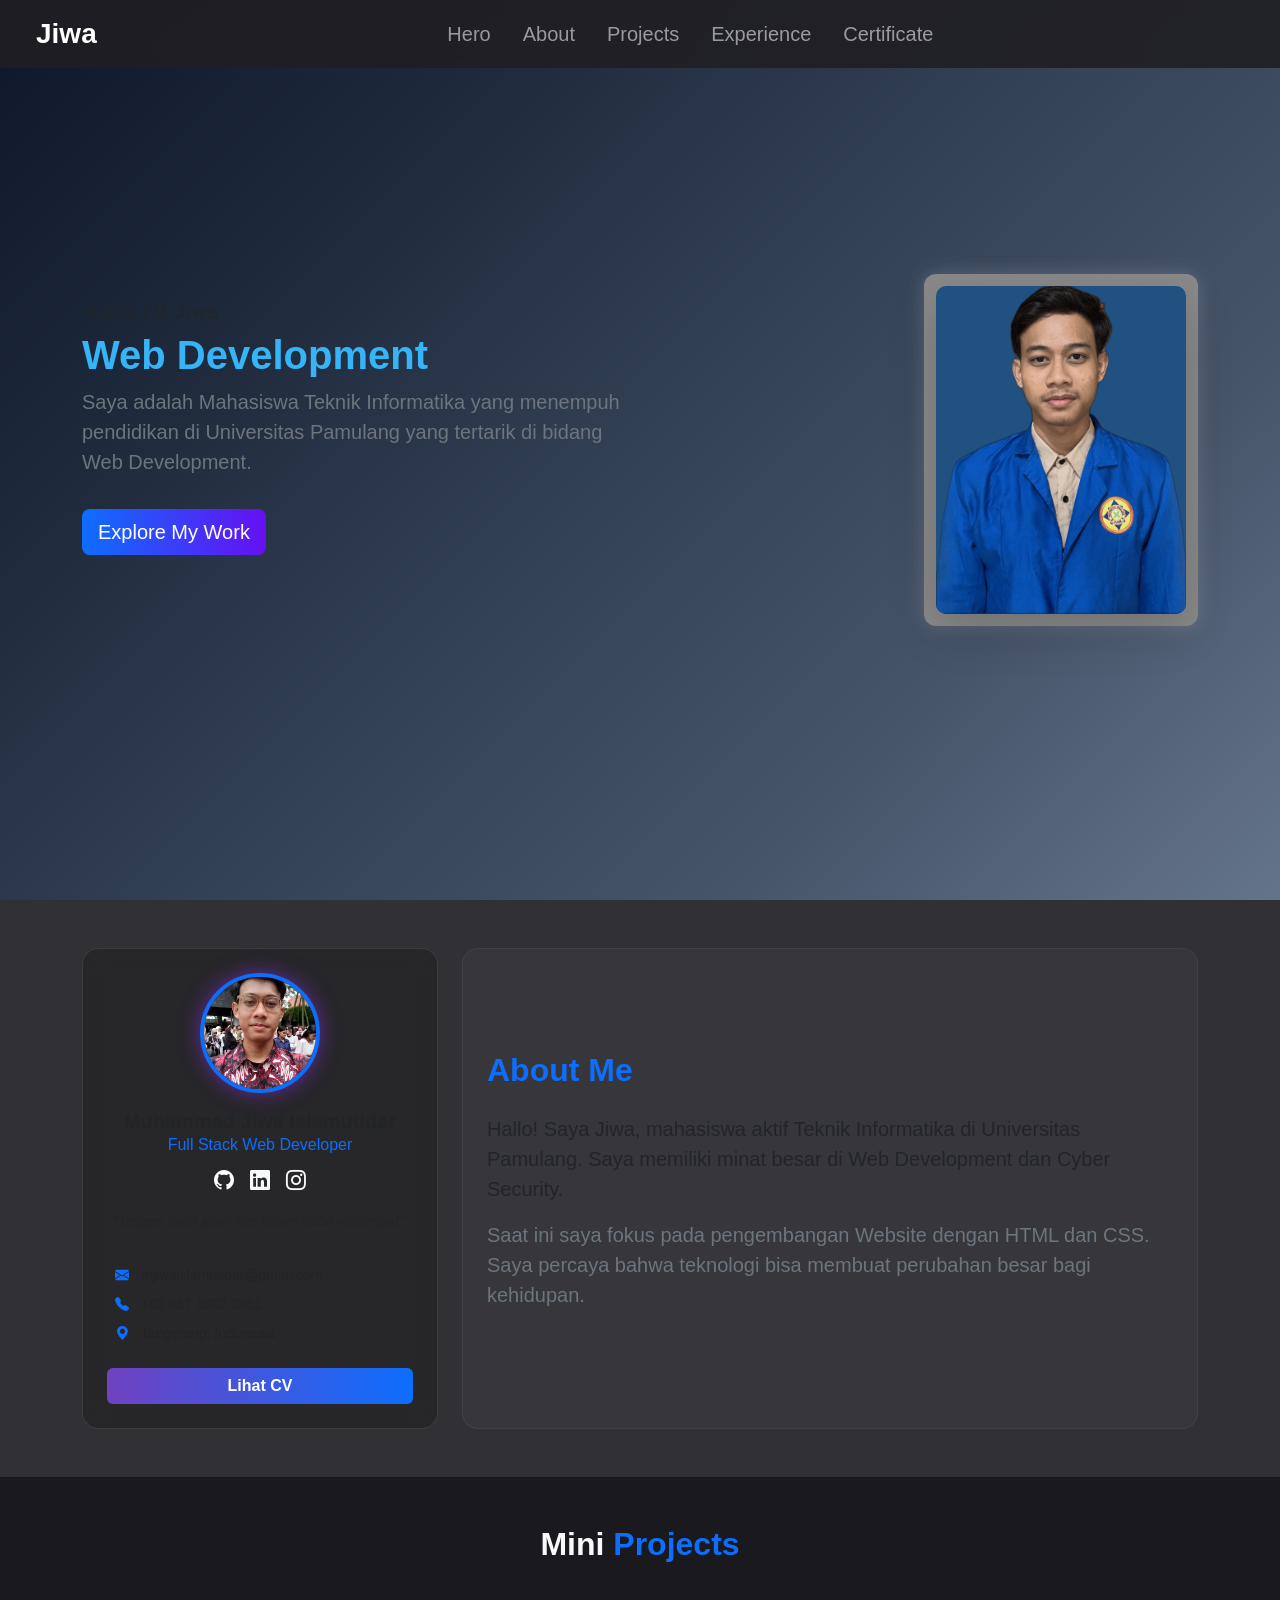
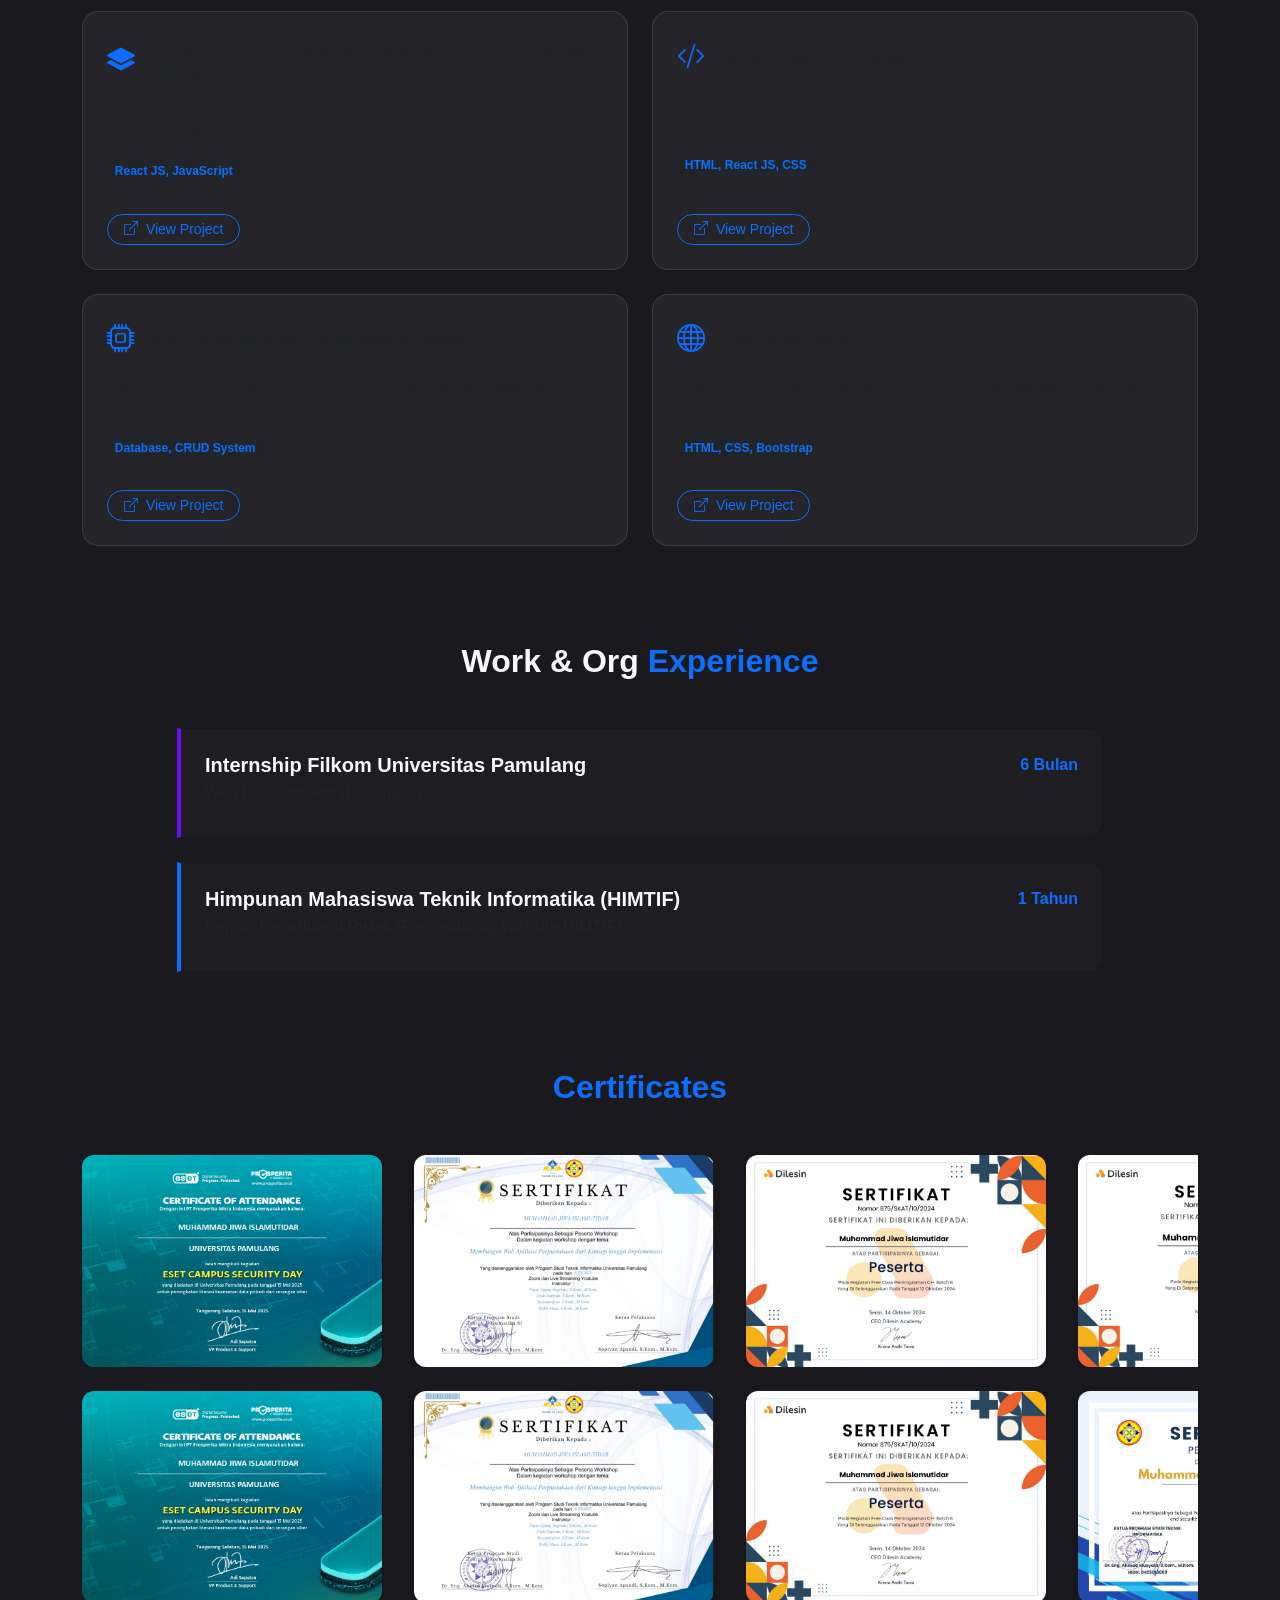
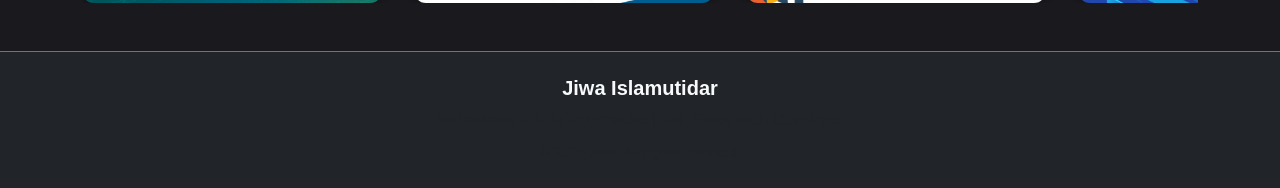
==== commit 763d682b: "update page" ====
--- a/index.html
+++ b/index.html
@@ -169,11 +169,11 @@
                                 <i class="bi bi-layers-fill text-primary fs-3 me-3"></i>
                                 <h5 class="fw-bold mb-0">Web Himpunan Mahasiswa Teknik Informatika Unpam</h5>
                             </div>
-                            <p class="text-muted small">Mengembangkan platform web resmi untuk organisasi HM-TI menggunakan teknologi modern.</p>
+                            <p class="text-muted small">Mengembangkan platform web resmi untuk organisasi HIMTIF menggunakan teknologi modern.</p>
                             <span class="badge bg-dark text-primary align-self-start mb-3">React JS, JavaScript</span>
                         </div>
                         <div class="mt-3">
-                            <a href="#https://himtifunpam.vercel.app/" target="_blank" class="btn btn-outline-primary btn-sm rounded-pill px-3">
+                            <a href="https://himtifunpam.vercel.app/" target="_blank" class="btn btn-outline-primary btn-sm rounded-pill px-3">
                                 <i class="bi bi-box-arrow-up-right me-1"></i> View Project
                             </a>
                         </div>
@@ -246,14 +246,14 @@
                     <div class="card p-4 mb-4" style="background: rgba(255,255,255,0.02); border-left: 4px solid #6610f2; border-radius: 0 1rem 1rem 0;">
                         <div class="d-flex justify-content-between flex-wrap">
                             <h5 class="fw-bold text-light mb-1">Internship Filkom Universitas Pamulang</h5>
-                            <span class="text-primary fw-bold">Sekarang</span>
+                            <span class="text-primary fw-bold">6 Bulan</span>
                         </div>
                         <p class="text-muted italic mb-2">Web Development (Full Stack)</p>
                     </div>
                     <div class="card p-4" style="background: rgba(255,255,255,0.02); border-left: 4px solid #0d6efd; border-radius: 0 1rem 1rem 0;">
                         <div class="d-flex justify-content-between flex-wrap">
                             <h5 class="fw-bold text-light mb-1">Himpunan Mahasiswa Teknik Informatika (HIMTIF)</h5>
-                            <span class="text-primary fw-bold">Sekarang</span>
+                            <span class="text-primary fw-bold">1 Tahun</span>
                         </div>
                         <p class="text-muted italic mb-2">Kepala Department Ristek (Pengembang Website HIMTIF)</p>
                     </div>
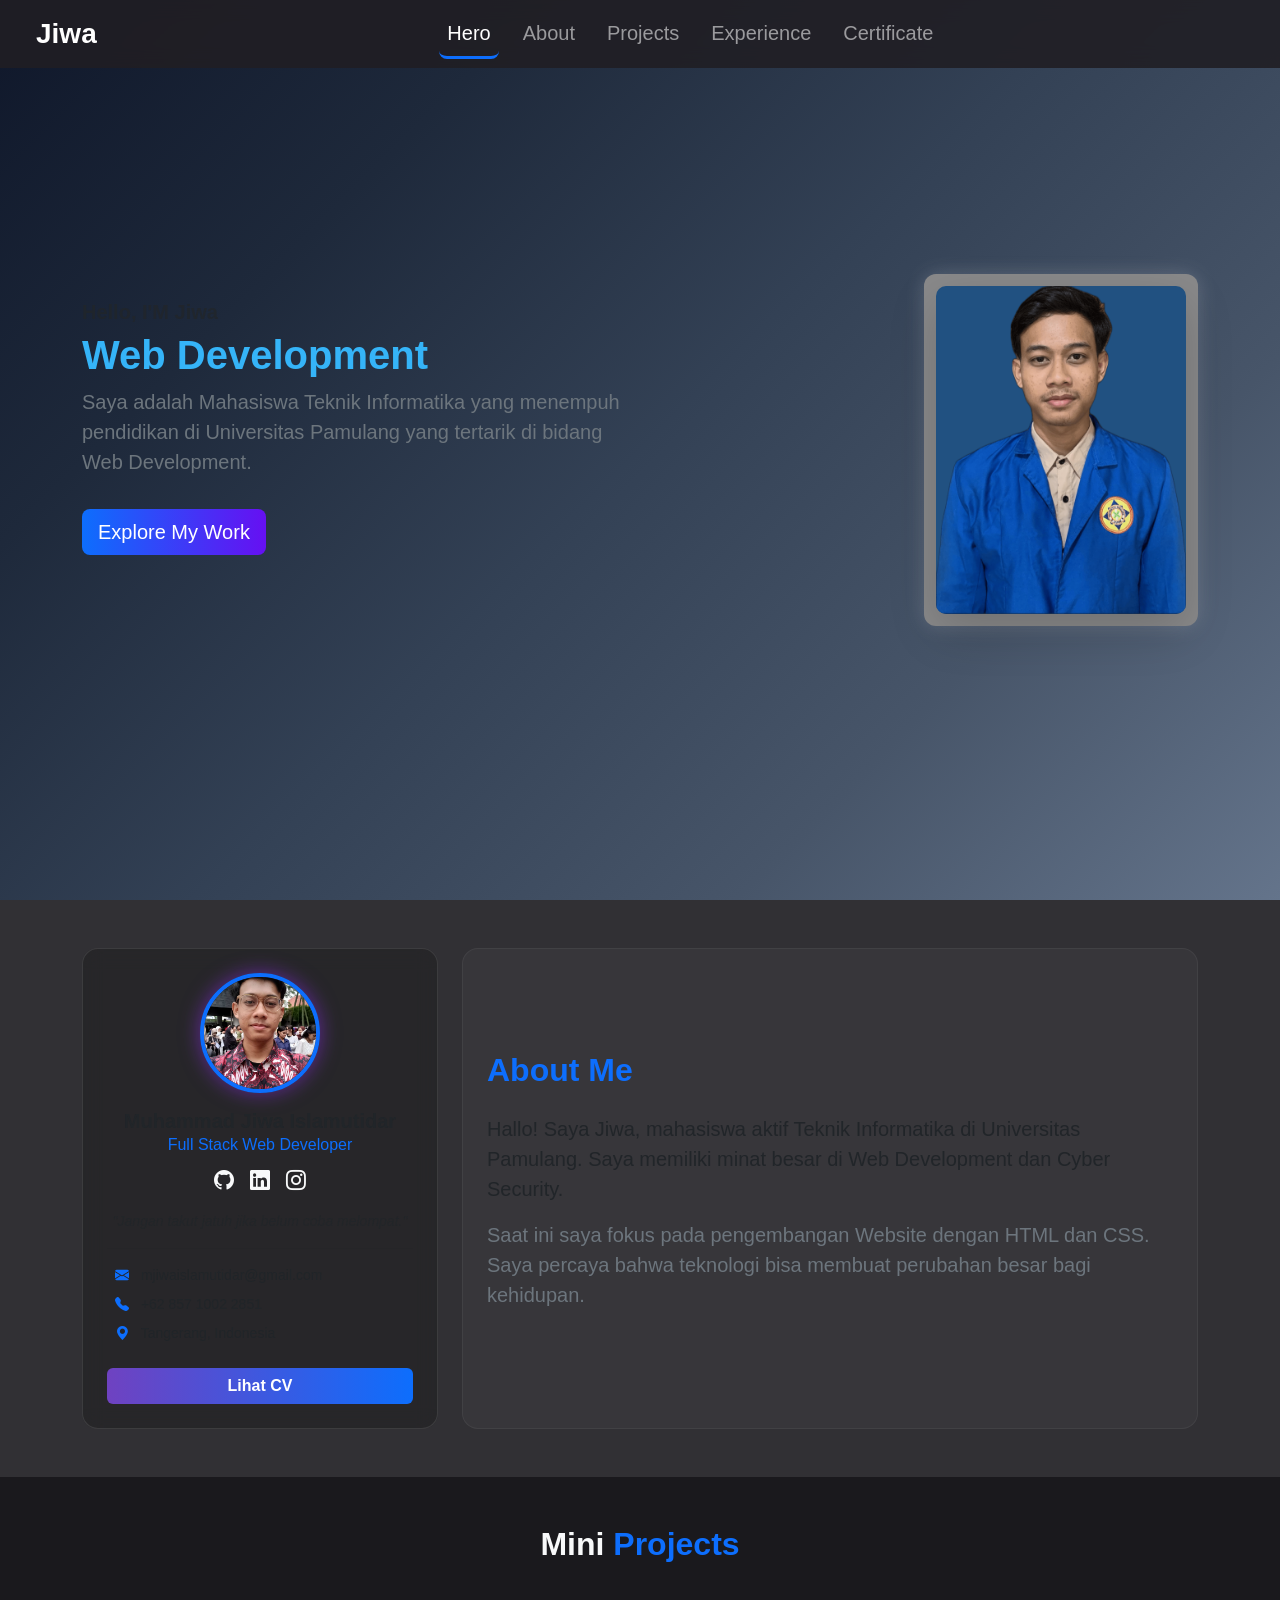
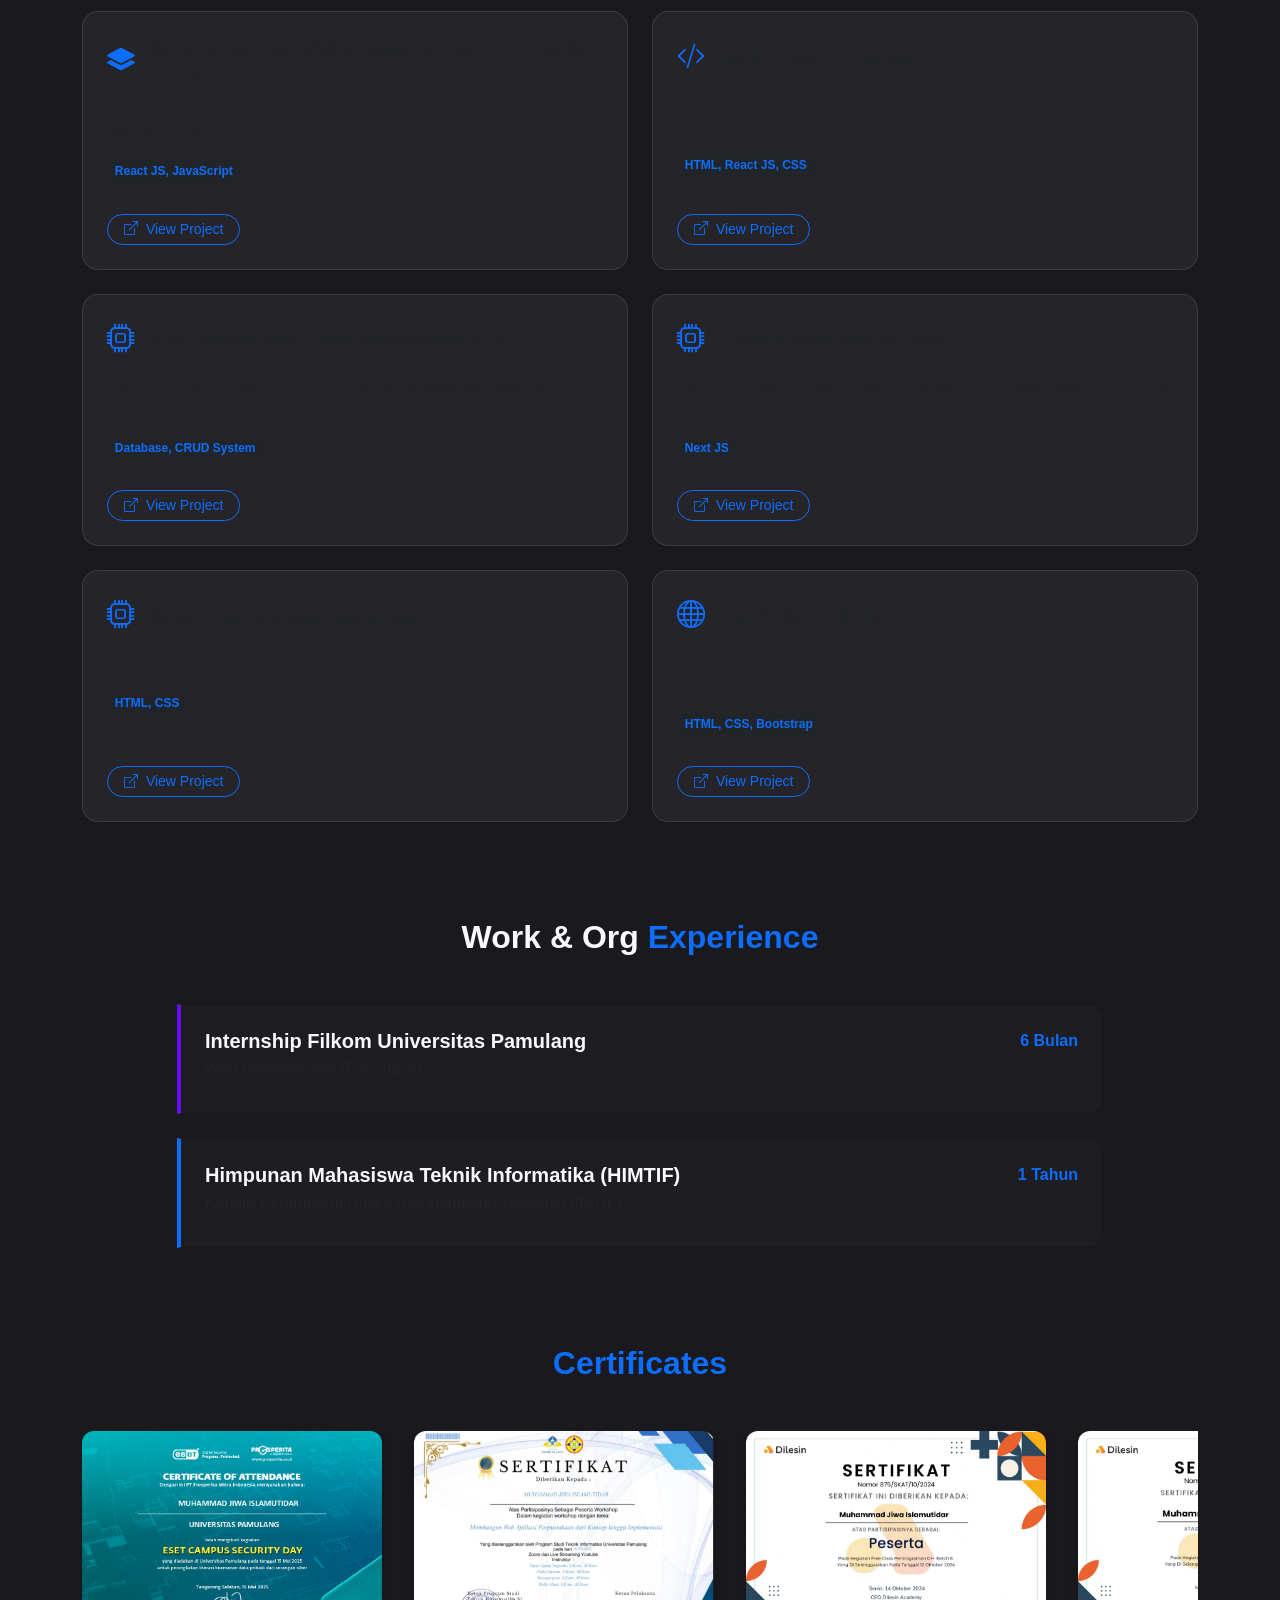
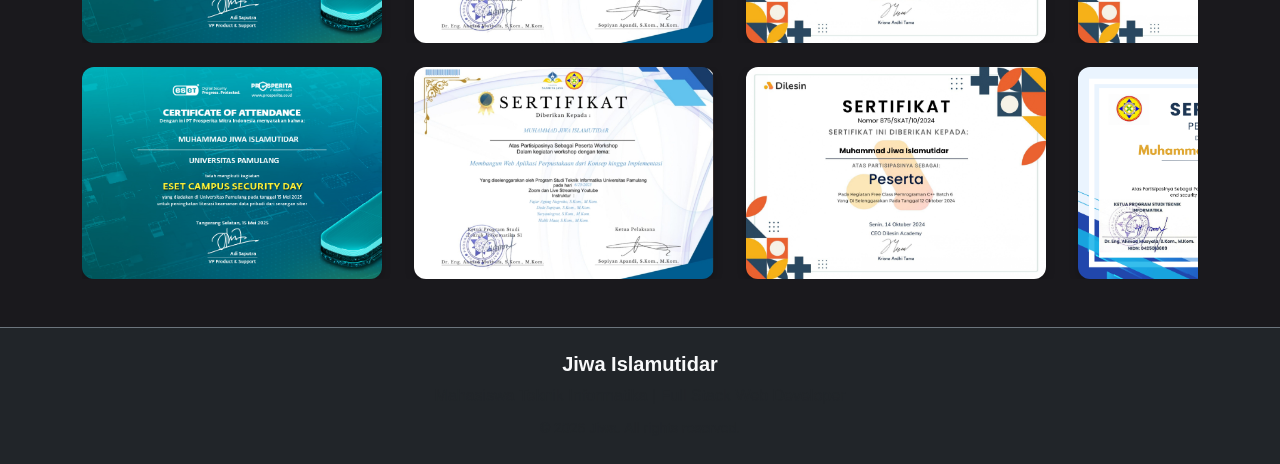
==== commit 7bbd1bbb: "update" ====
--- a/index.html
+++ b/index.html
@@ -209,7 +209,43 @@
                             <span class="badge bg-dark text-primary align-self-start mb-3">Database, CRUD System</span>
                         </div>
                         <div class="mt-3">
-                            <a href="#" target="_blank" class="btn btn-outline-primary btn-sm rounded-pill px-3">
+                            <a href="https://sistem-manajemen-mahasiswa-eqnx.vercel.app/" target="_blank" class="btn btn-outline-primary btn-sm rounded-pill px-3">
+                                <i class="bi bi-box-arrow-up-right me-1"></i> View Project
+                            </a>
+                        </div>
+                    </div>
+                </div>
+
+                                <div class="col-md-6">
+                    <div class="card p-4 h-100 card-hover d-flex flex-column justify-content-between">
+                        <div>
+                            <div class="d-flex align-items-center mb-3">
+                                <i class="bi bi-cpu text-primary fs-3 me-3"></i>
+                                <h5 class="fw-bold mb-0">Sistem manajemen kost</h5>
+                            </div>
+                            <p class="text-muted small">Sistem informasi berbasis website untuk sistem pengelolaan kost untuk pemilik kost dan penghuni kost.</p>
+                            <span class="badge bg-dark text-primary align-self-start mb-3">Next JS</span>
+                        </div>
+                        <div class="mt-3">
+                            <a href="https://project-kost.vercel.app" target="_blank" class="btn btn-outline-primary btn-sm rounded-pill px-3">
+                                <i class="bi bi-box-arrow-up-right me-1"></i> View Project
+                            </a>
+                        </div>
+                    </div>
+                </div>
+
+                                                <div class="col-md-6">
+                    <div class="card p-4 h-100 card-hover d-flex flex-column justify-content-between">
+                        <div>
+                            <div class="d-flex align-items-center mb-3">
+                                <i class="bi bi-cpu text-primary fs-3 me-3"></i>
+                                <h5 class="fw-bold mb-0">Sistem pencatatan keuangan</h5>
+                            </div>
+                            <p class="text-muted small">Sistem pencatatan keuangan untuk pelaku usaha.</p>
+                            <span class="badge bg-dark text-primary align-self-start mb-3">HTML, CSS</span>
+                        </div>
+                        <div class="mt-3">
+                            <a href="https://manajemen-mahasiswa-auce.vercel.app/" target="_blank" class="btn btn-outline-primary btn-sm rounded-pill px-3">
                                 <i class="bi bi-box-arrow-up-right me-1"></i> View Project
                             </a>
                         </div>
